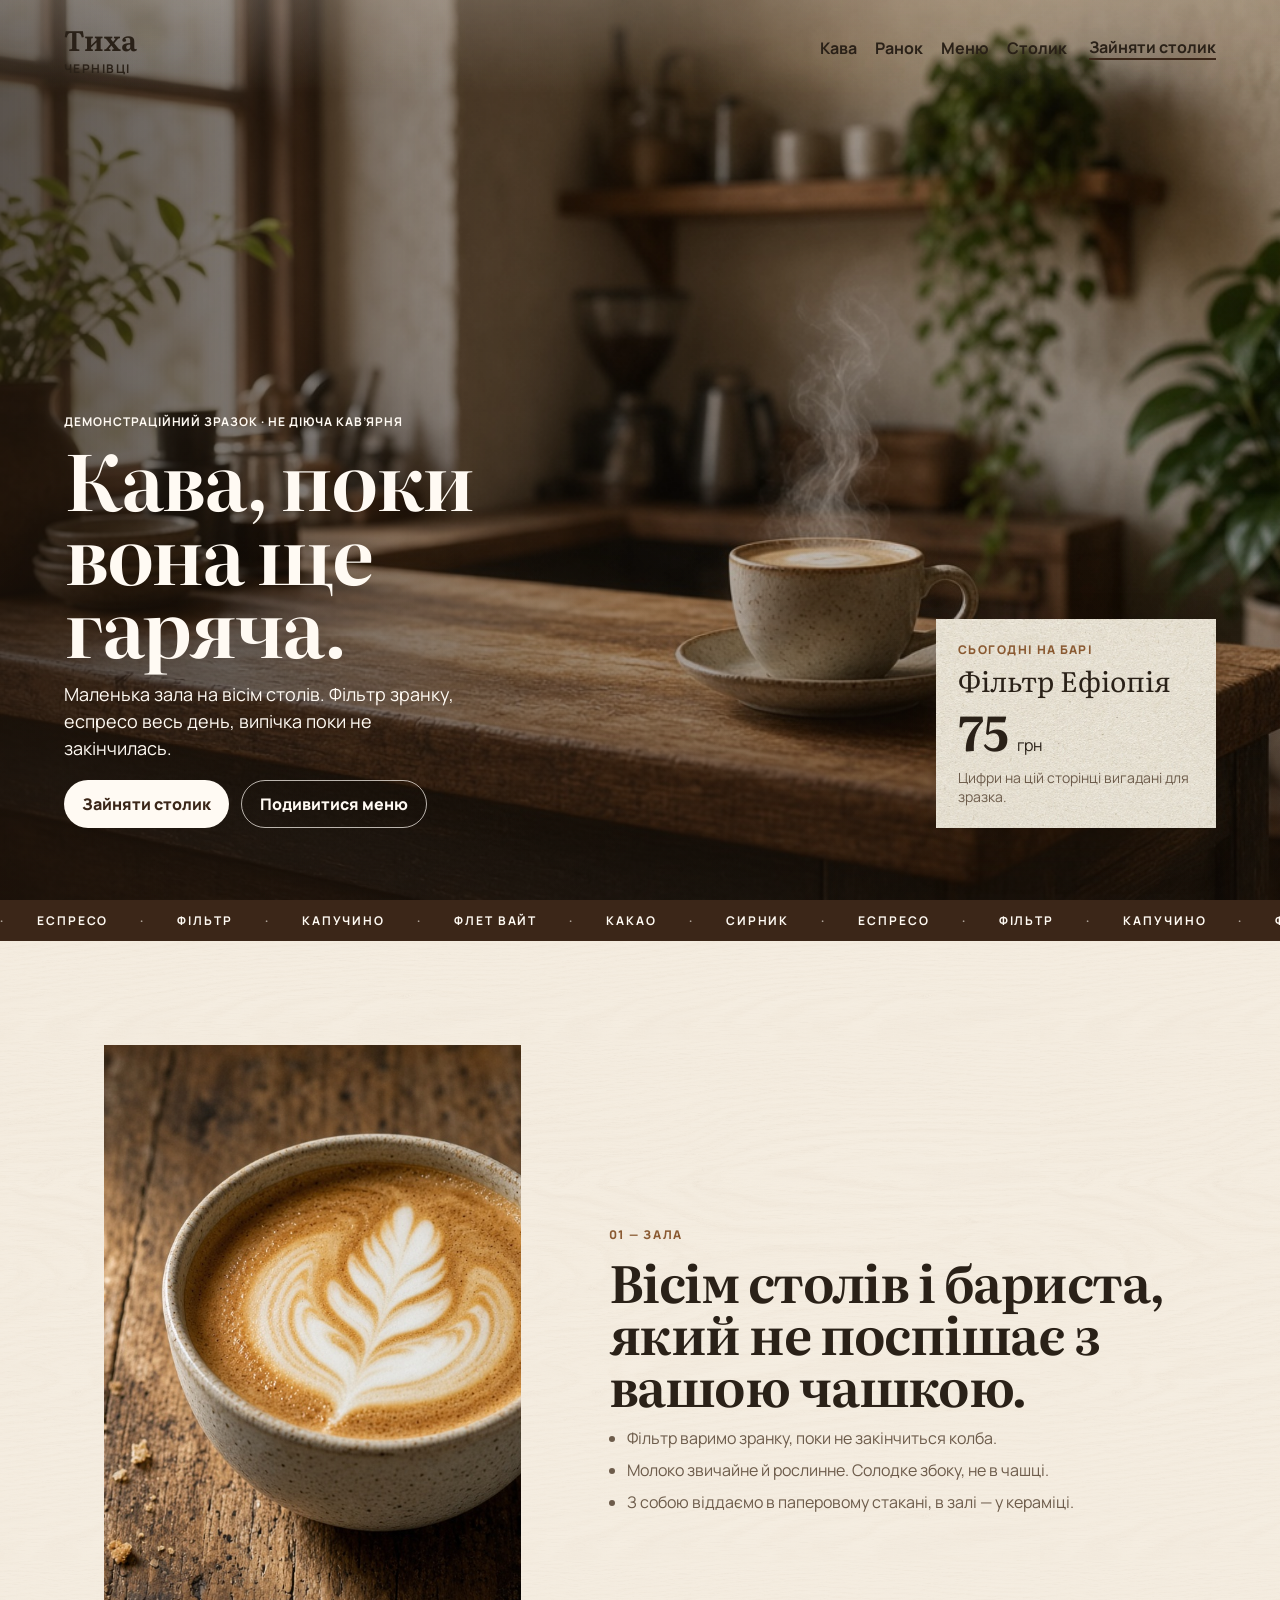
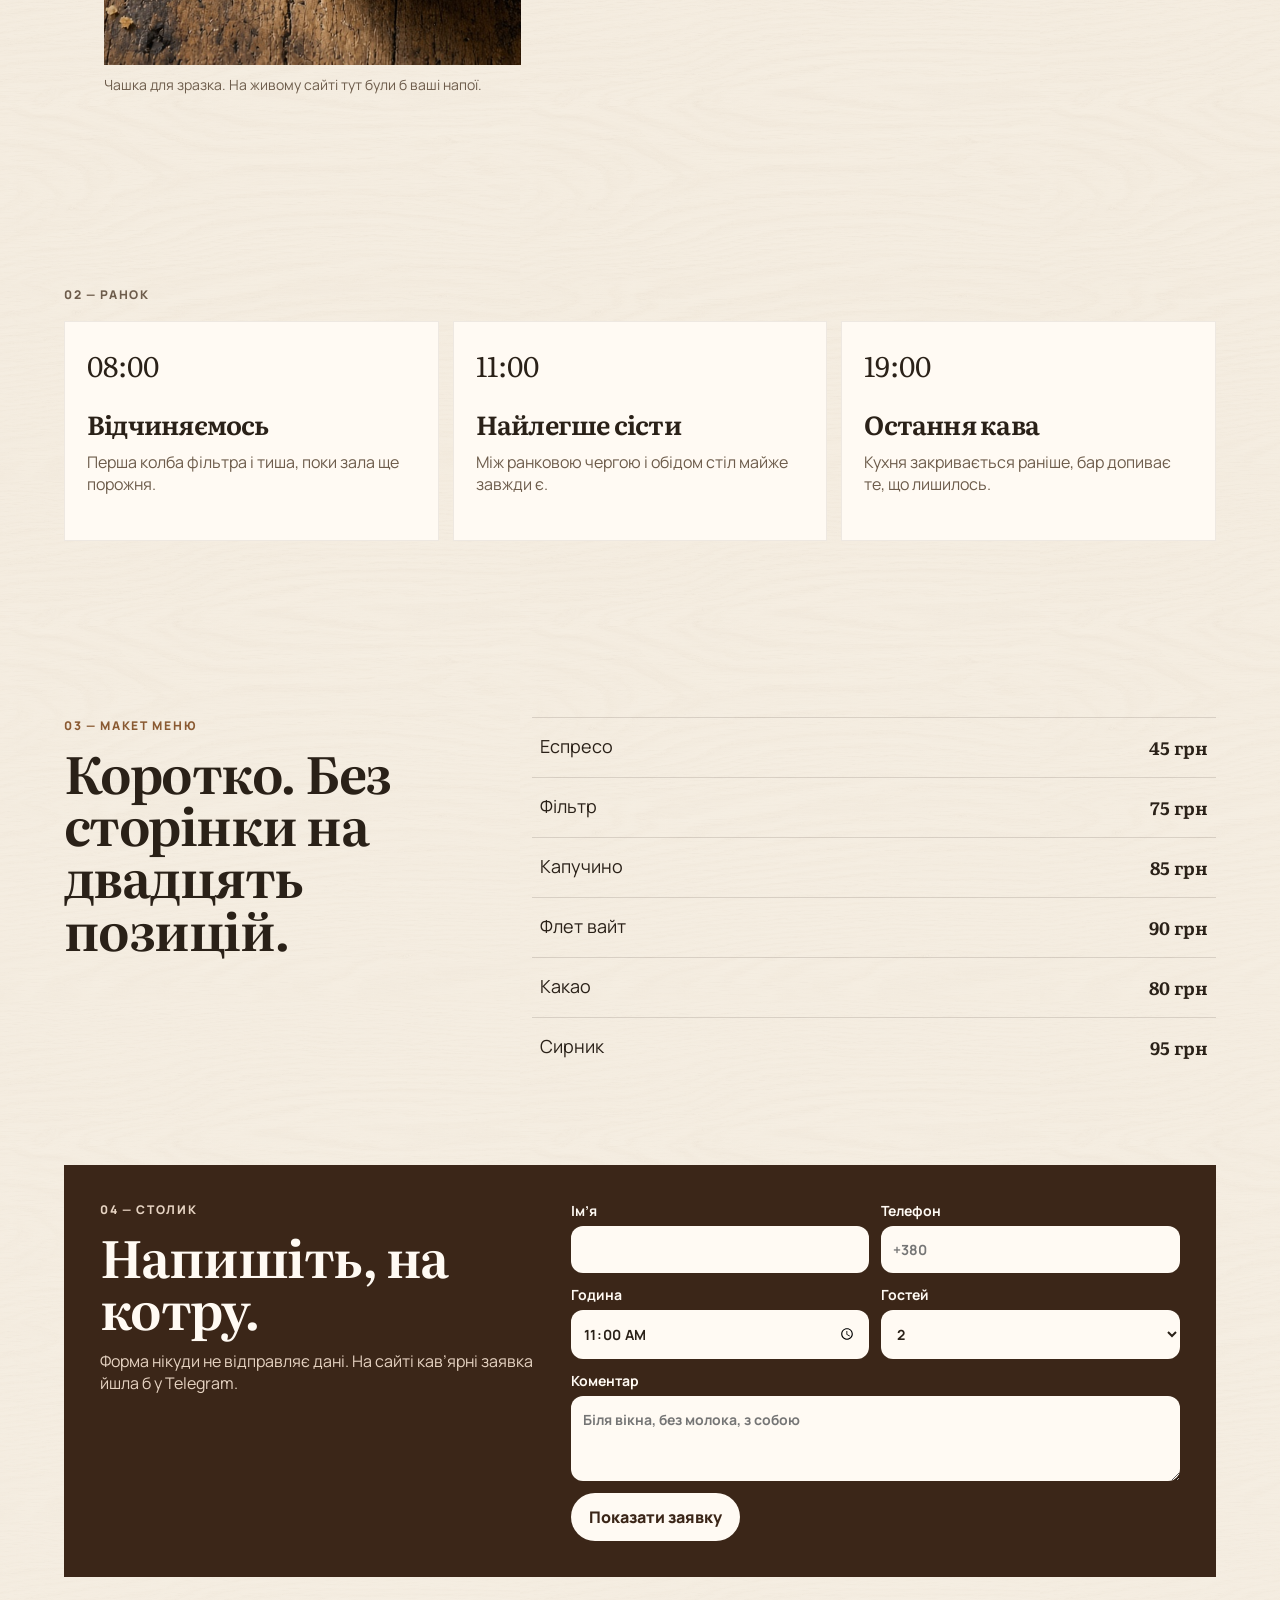
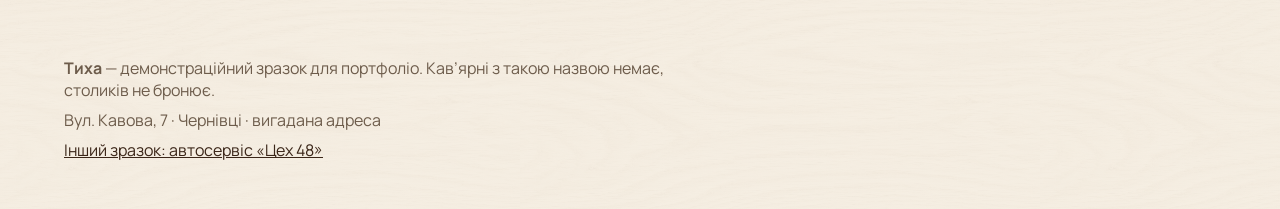
==== kaviarnya/index.html @ 97a23bdb "Add a second portfolio sample for a fictional coffee shop. Co-authored-by: Cursor <cursoragent@curso" ====
<!DOCTYPE html>
<html lang="uk">
<head>
  <meta charset="utf-8">
  <meta name="viewport" content="width=device-width, initial-scale=1">
  <title>Тиха — демонстраційний сайт кав’ярні</title>
  <meta name="description" content="Демонстраційний лендінг кав’ярні Тиха: меню, ранкове вікно і форма столика. Зразок для портфоліо.">
  <link rel="preconnect" href="https://fonts.googleapis.com">
  <link rel="preconnect" href="https://fonts.gstatic.com" crossorigin>
  <link href="https://fonts.googleapis.com/css2?family=Literata:opsz,wght@7..72,500;7..72,650&family=Manrope:wght@400;500;600;700&display=swap" rel="stylesheet">
  <link rel="stylesheet" href="styles.css">
</head>
<body>
  <div class="progress" aria-hidden="true"></div>
  <a class="skip" href="#stolik">До столика</a>
  <header class="top">
    <a class="brand" href="#top">Тиха<small>Чернівці</small></a>
    <nav class="nav" id="nav">
      <a href="#kava">Кава</a>
      <a href="#ranok">Ранок</a>
      <a href="#menu">Меню</a>
      <a href="#stolik">Столик</a>
    </nav>
    <a class="book-link" href="#stolik">Зайняти столик</a>
    <button class="menu" type="button" aria-expanded="false" aria-controls="nav">Меню</button>
  </header>

  <main id="top">
    <section class="hero">
      <div class="hero-photo" aria-hidden="true"></div>
      <div class="hero-shade" aria-hidden="true"></div>
      <div class="hero-copy">
        <p class="kicker">Демонстраційний зразок · не діюча кав’ярня</p>
        <h1>Кава, поки вона ще гаряча.</h1>
        <p class="lead">Маленька зала на вісім столів. Фільтр зранку, еспресо весь день, випічка поки не закінчилась.</p>
        <div class="hero-actions">
          <a class="btn" href="#stolik">Зайняти столик</a>
          <a class="btn btn-line" href="#menu">Подивитися меню</a>
        </div>
      </div>
      <aside class="card">
        <p class="card-k">Сьогодні на барі</p>
        <p class="card-t">Фільтр Ефіопія</p>
        <p class="card-p"><b>75</b><span>грн</span></p>
        <p class="card-note">Цифри на цій сторінці вигадані для зразка.</p>
      </aside>
    </section>

    <div class="marquee" aria-hidden="true">
      <div class="marquee-track">
        <span>Еспресо</span><span>Фільтр</span><span>Капучино</span><span>Флет вайт</span><span>Какао</span><span>Сирник</span>
        <span>Еспресо</span><span>Фільтр</span><span>Капучино</span><span>Флет вайт</span><span>Какао</span><span>Сирник</span>
      </div>
    </div>

    <section id="kava" class="split reveal">
      <figure>
        <img src="../assets/cafe-cup.jpg" alt="Капучино в керамічній чашці на дерев’яному столі">
        <figcaption>Чашка для зразка. На живому сайті тут були б ваші напої.</figcaption>
      </figure>
      <div>
        <p class="eyebrow">01 — Зала</p>
        <h2>Вісім столів і бариста, який не поспішає з вашою чашкою.</h2>
        <ul class="points">
          <li>Фільтр варимо зранку, поки не закінчиться колба.</li>
          <li>Молоко звичайне й рослинне. Солодке збоку, не в чашці.</li>
          <li>З собою віддаємо в паперовому стакані, в залі — у кераміці.</li>
        </ul>
      </div>
    </section>

    <section id="ranok" class="hours reveal">
      <p class="eyebrow">02 — Ранок</p>
      <ol>
        <li><span>08:00</span><h3>Відчиняємось</h3><p>Перша колба фільтра і тиша, поки зала ще порожня.</p></li>
        <li><span>11:00</span><h3>Найлегше сісти</h3><p>Між ранковою чергою і обідом стіл майже завжди є.</p></li>
        <li><span>19:00</span><h3>Остання кава</h3><p>Кухня закривається раніше, бар допиває те, що лишилось.</p></li>
      </ol>
    </section>

    <section id="menu" class="menu-list reveal">
      <div>
        <p class="eyebrow">03 — Макет меню</p>
        <h2>Коротко. Без сторінки на двадцять позицій.</h2>
      </div>
      <ul>
        <li><span>Еспресо</span><b>45 грн</b></li>
        <li><span>Фільтр</span><b>75 грн</b></li>
        <li><span>Капучино</span><b>85 грн</b></li>
        <li><span>Флет вайт</span><b>90 грн</b></li>
        <li><span>Какао</span><b>80 грн</b></li>
        <li><span>Сирник</span><b>95 грн</b></li>
      </ul>
    </section>

    <section id="stolik" class="book reveal">
      <div>
        <p class="eyebrow light">04 — Столик</p>
        <h2>Напишіть, на котру.</h2>
        <p>Форма нікуди не відправляє дані. На сайті кав’ярні заявка йшла б у Telegram.</p>
      </div>
      <form id="form" novalidate>
        <label>Ім’я<input name="name" autocomplete="name" required maxlength="80"></label>
        <label>Телефон<input name="phone" type="tel" autocomplete="tel" required placeholder="+380"></label>
        <label>Година<input name="time" type="time" required value="11:00"></label>
        <label>Гостей
          <select name="guests" required>
            <option>1</option>
            <option selected>2</option>
            <option>3</option>
            <option>4</option>
          </select>
        </label>
        <label class="full">Коментар<textarea name="note" rows="3" maxlength="300" placeholder="Біля вікна, без молока, з собою"></textarea></label>
        <button class="btn" type="submit">Показати заявку</button>
        <p class="form-status" role="status" hidden></p>
      </form>
    </section>
  </main>

  <footer>
    <p><strong>Тиха</strong> — демонстраційний зразок для портфоліо. Кав’ярні з такою назвою немає, столиків не бронює.</p>
    <p>Вул. Кавова, 7 · Чернівці · вигадана адреса</p>
    <p><a href="../">Інший зразок: автосервіс «Цех 48»</a></p>
  </footer>
  <script src="main.js"></script>
</body>
</html>
---- kaviarnya/styles.css ----
:root {
  --ink: #2a2118;
  --muted: #6d5c4b;
  --cream: #f6f0e6;
  --coffee: #3b2618;
  --foam: #fffaf3;
  font-family: Manrope, sans-serif;
  color: var(--ink);
  background: var(--cream);
}

* { box-sizing: border-box; }
html { scroll-behavior: smooth; scroll-padding-top: 88px; }
body {
  margin: 0;
  background-color: var(--cream);
  background-image: linear-gradient(rgba(246, 240, 230, 0.88), rgba(246, 240, 230, 0.92)), url("../assets/oak-wood.jpg");
  background-size: auto, 520px;
}
img { max-width: 100%; display: block; }
a { color: inherit; }
button, input, select, textarea { font: inherit; color: inherit; }

.skip { position: absolute; left: 12px; top: -48px; background: var(--coffee); color: var(--foam); padding: 8px 12px; z-index: 20; }
.skip:focus { top: 12px; }
.progress { position: fixed; left: 0; top: 0; height: 2px; width: 0; background: var(--coffee); z-index: 30; }

.top {
  position: fixed;
  inset: 0 0 auto 0;
  z-index: 10;
  display: flex;
  align-items: center;
  gap: 22px;
  padding: 18px 5vw;
  background: linear-gradient(to bottom, rgba(246, 240, 230, 0.2), transparent);
}
.top.is-on {
  background: rgba(246, 240, 230, 0.94);
  backdrop-filter: blur(12px);
}
.brand { margin-right: auto; text-decoration: none; font-family: Literata, Manrope, serif; font-size: 28px; font-weight: 650; }
.brand small { display: block; font-family: Manrope, sans-serif; font-size: 12px; letter-spacing: 0.12em; text-transform: uppercase; font-weight: 700; }
.nav { display: flex; gap: 18px; }
.nav a, .book-link { text-decoration: none; font-weight: 700; }
.book-link { border-bottom: 2px solid var(--coffee); }
.menu { display: none; background: var(--foam); border: 1px solid var(--coffee); padding: 8px 12px; font-weight: 800; }

.hero {
  position: relative;
  min-height: 100vh;
  display: grid;
  grid-template-columns: 1.2fr 0.7fr;
  align-items: end;
  gap: 28px;
  padding: 24vh 5vw 72px;
  overflow: hidden;
  color: var(--foam);
}
.hero-photo {
  position: absolute;
  inset: 0;
  background: url("../assets/cafe-hero.jpg") center 60% / cover no-repeat;
  transform: scale(1.06);
  animation: drift 24s ease-out both;
}
.hero-shade {
  position: absolute;
  inset: 0;
  background:
    linear-gradient(90deg, rgba(28, 18, 10, 0.72) 0%, rgba(28, 18, 10, 0.28) 52%, rgba(28, 18, 10, 0.12) 100%),
    linear-gradient(to top, rgba(28, 18, 10, 0.45), transparent 40%);
}
.hero-copy, .card { position: relative; z-index: 1; }
.kicker { margin: 0 0 12px; letter-spacing: 0.08em; text-transform: uppercase; font-size: 12px; font-weight: 700; }
h1, h2, h3 { font-family: Literata, Manrope, serif; font-weight: 650; letter-spacing: -0.03em; }
h1 { margin: 0; max-width: 12ch; font-size: clamp(48px, 6vw, 84px); line-height: 0.96; animation: rise 0.8s both; }
.lead { max-width: 36ch; font-size: 18px; line-height: 1.5; animation: rise 0.8s 0.12s both; }
.hero-actions { display: flex; flex-wrap: wrap; gap: 12px; animation: rise 0.8s 0.22s both; }
.btn {
  display: inline-flex;
  align-items: center;
  min-height: 48px;
  padding: 0 18px;
  border: 0;
  border-radius: 999px;
  background: var(--foam);
  color: var(--coffee);
  font-weight: 800;
  text-decoration: none;
  cursor: pointer;
  transition: transform 0.25s ease;
}
.btn:hover { transform: translateY(-2px); }
.btn-line { background: transparent; color: var(--foam); border: 1px solid rgba(255, 250, 243, 0.7); }

.card {
  justify-self: end;
  width: min(280px, 100%);
  padding: 22px;
  color: var(--ink);
  background-color: var(--foam);
  background-image: url("../assets/paper-fiber.jpg");
  background-size: 420px;
  box-shadow: 0 20px 40px rgba(40, 24, 10, 0.28);
  animation: settle 0.9s 0.15s both;
}
.card-k { margin: 0; font-size: 12px; letter-spacing: 0.12em; text-transform: uppercase; font-weight: 800; color: #8a5a32; }
.card-t { margin: 8px 0 0; font-family: Literata, serif; font-size: 28px; line-height: 1.05; }
.card-p { display: flex; align-items: baseline; gap: 8px; margin: 12px 0 0; }
.card b { font-family: Literata, serif; font-size: 48px; line-height: 1; }
.card-note { margin: 12px 0 0; color: var(--muted); font-size: 14px; }

.marquee { overflow: hidden; background: var(--coffee); color: var(--foam); }
.marquee-track {
  display: flex;
  gap: 32px;
  width: max-content;
  padding: 12px 0;
  animation: run 24s linear infinite;
  letter-spacing: 0.16em;
  text-transform: uppercase;
  font-size: 12px;
  font-weight: 700;
}
.marquee span::before { content: "·"; margin-right: 32px; opacity: 0.6; }

section[id] { scroll-margin-top: 88px; }
.split, .hours, .menu-list { padding: 88px 5vw; }
.eyebrow { margin: 0 0 12px; letter-spacing: 0.14em; text-transform: uppercase; font-size: 12px; font-weight: 800; color: #8a5a32; }
.split { display: grid; grid-template-columns: 0.9fr 1.1fr; gap: 48px; align-items: center; }
.split h2, .menu-list h2, .book h2 { margin: 0 0 16px; font-size: clamp(32px, 4vw, 52px); line-height: 1.02; }
.split img { width: 100%; height: min(70vh, 620px); object-fit: cover; }
.split figcaption, .points, .hours p, .book p { color: var(--muted); }
.split figcaption { margin-top: 10px; font-size: 14px; }
.points { margin: 0; padding-left: 18px; display: grid; gap: 10px; }

.hours ol { list-style: none; display: grid; grid-template-columns: repeat(3, 1fr); gap: 14px; margin: 18px 0 0; padding: 0; }
.hours li {
  min-height: 220px;
  padding: 22px;
  background: var(--foam);
  border: 1px solid rgba(42, 33, 24, 0.08);
}
.hours span { font-family: Literata, serif; font-size: 28px; }
.hours h3 { margin: 18px 0 8px; font-size: 26px; }
.hours p { margin: 0; }

.menu-list { display: grid; grid-template-columns: 0.7fr 1.1fr; gap: 32px; }
.menu-list ul { list-style: none; margin: 0; padding: 0; }
.menu-list li {
  display: flex;
  justify-content: space-between;
  gap: 16px;
  padding: 16px 8px;
  border-top: 1px solid rgba(42, 33, 24, 0.14);
  font-size: 18px;
  transition: padding 0.3s ease, background 0.3s ease;
}
.menu-list li:hover { padding-left: 16px; background: rgba(255, 250, 243, 0.7); }
.menu-list b { font-family: Literata, serif; font-weight: 650; }

.book {
  margin: 0 5vw 72px;
  display: grid;
  grid-template-columns: 0.8fr 1.1fr;
  gap: 28px;
  padding: 36px;
  background: var(--coffee);
  color: var(--foam);
}
.book .eyebrow, .book p { color: #e6d3c2; }
.book h2 { color: var(--foam); }
form { display: grid; grid-template-columns: 1fr 1fr; gap: 12px; }
label { display: grid; gap: 6px; font-size: 14px; font-weight: 700; }
.full { grid-column: 1 / -1; }
input, select, textarea {
  width: 100%;
  border: 0;
  border-radius: 12px;
  padding: 14px 12px;
  background: var(--foam);
  color: var(--ink);
}
form .btn { background: var(--foam); color: var(--coffee); justify-self: start; }
.form-status { grid-column: 1 / -1; margin: 0; font-weight: 800; }
form.invalid input:invalid, form.invalid select:invalid { outline: 2px solid #e7b089; }

footer { padding: 8px 5vw 40px; color: var(--muted); }
footer p { margin: 0 0 8px; max-width: 62ch; }
footer a { color: var(--coffee); }

.reveal { opacity: 0; transform: translateY(24px); transition: opacity 0.7s ease, transform 0.7s ease; }
.reveal.in { opacity: 1; transform: none; }

@keyframes drift { to { transform: scale(1); } }
@keyframes rise { from { opacity: 0; transform: translateY(18px); } to { opacity: 1; transform: none; } }
@keyframes settle { from { opacity: 0; transform: translateY(16px) rotate(-3deg); } to { opacity: 1; transform: none; } }
@keyframes run { to { transform: translateX(-50%); } }

@media (max-width: 860px) {
  .menu { display: inline-flex; }
  .nav, .book-link { display: none; }
  .nav.open {
    display: flex;
    flex-direction: column;
    position: absolute;
    top: 72px;
    left: 0;
    right: 0;
    padding: 12px 5vw 16px;
    background: rgba(246, 240, 230, 0.97);
    color: var(--ink);
  }
  .hero, .split, .hours ol, .menu-list, .book, form { grid-template-columns: 1fr; }
  .hero { min-height: auto; padding-top: 18vh; }
  .card { justify-self: start; }
  .split img { height: 280px; }
  .book { margin: 0; }
}

@media (prefers-reduced-motion: reduce) {
  *, *::before, *::after { animation: none !important; transition: none !important; }
  .hero-photo, .reveal { transform: none; opacity: 1; }
}
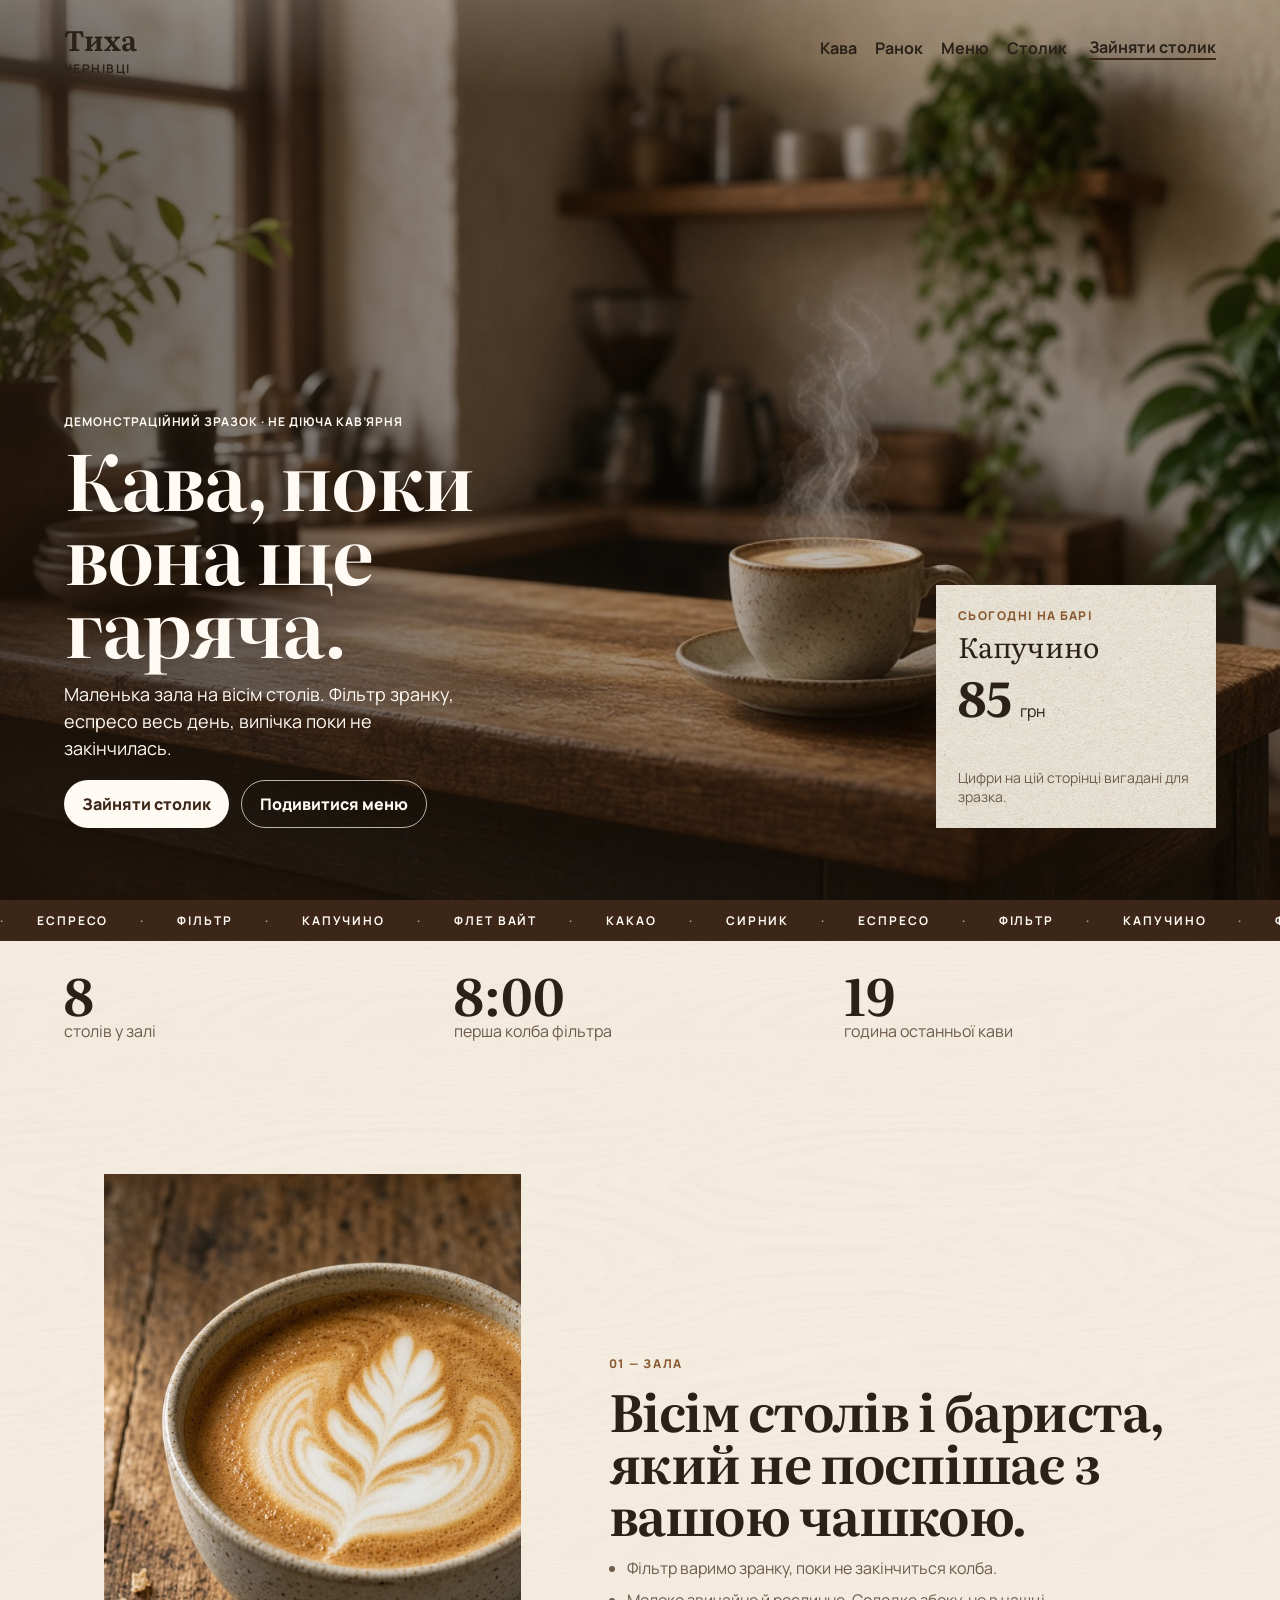
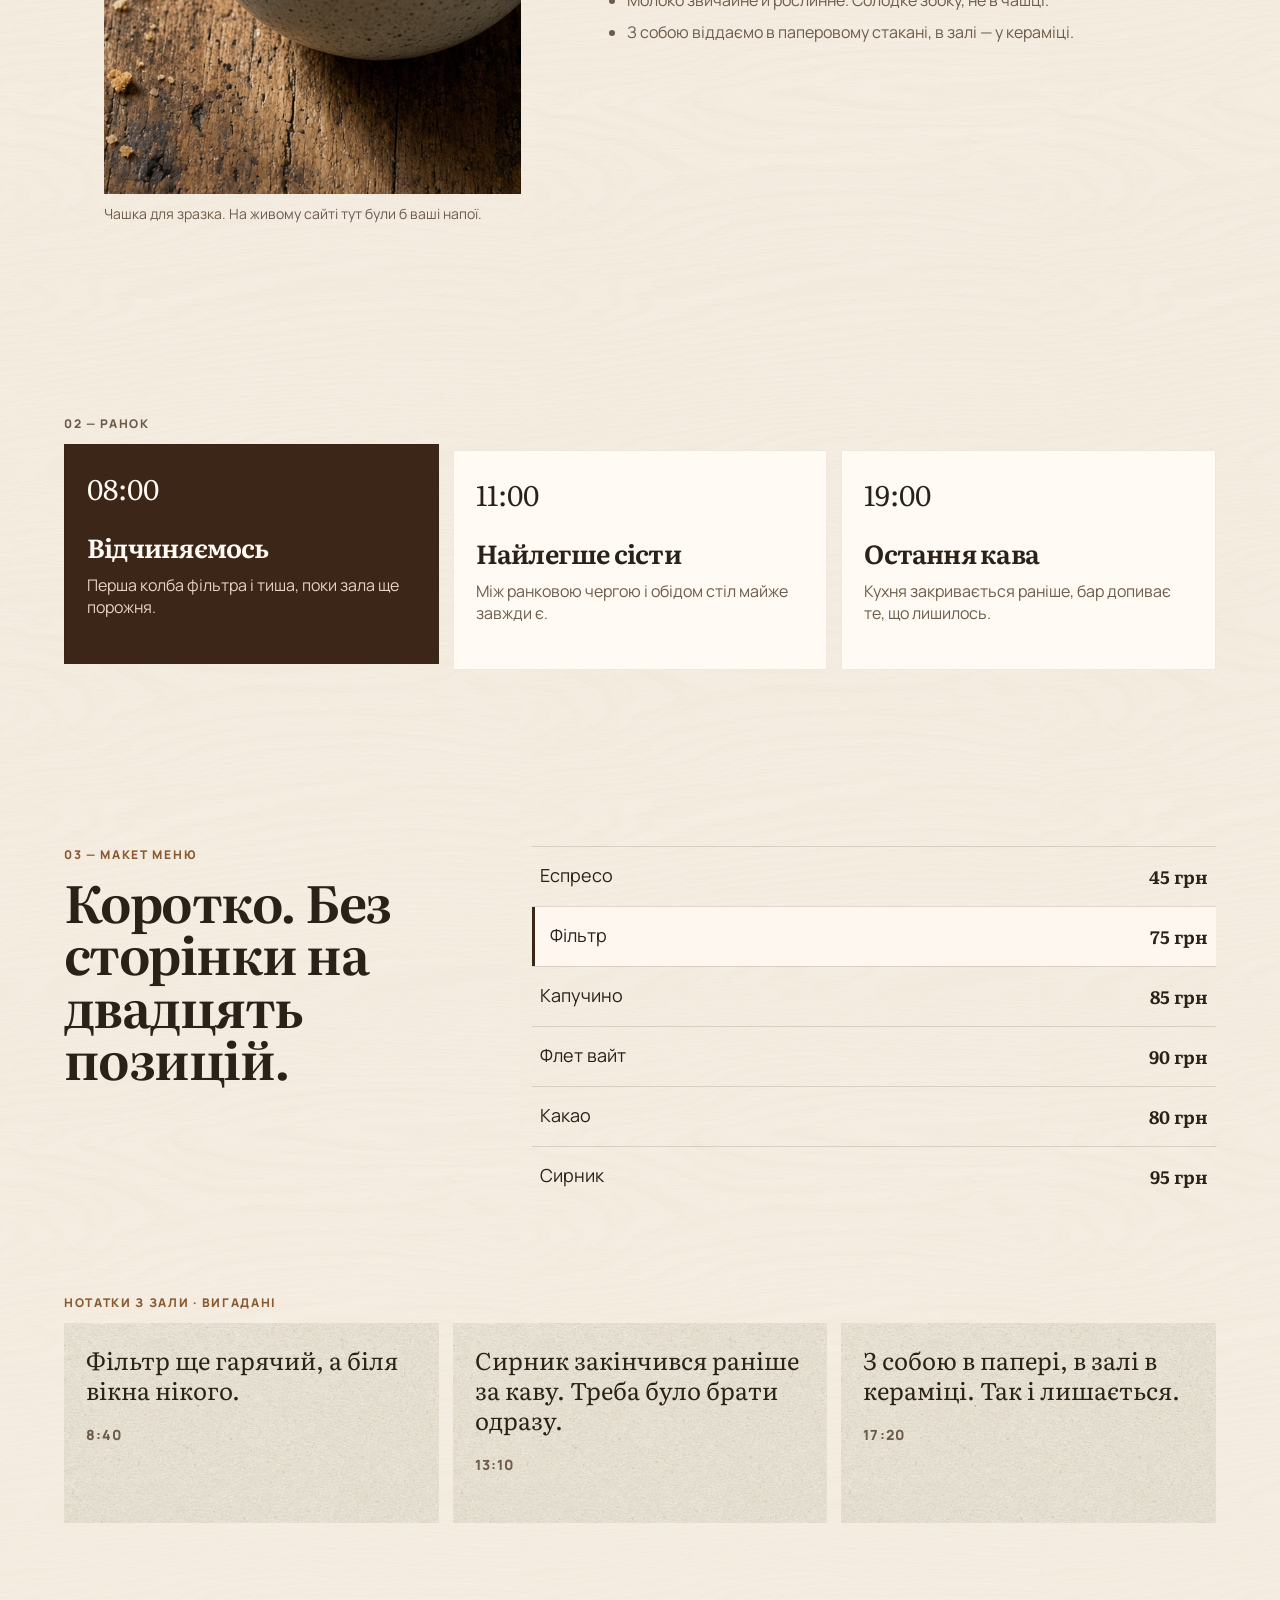
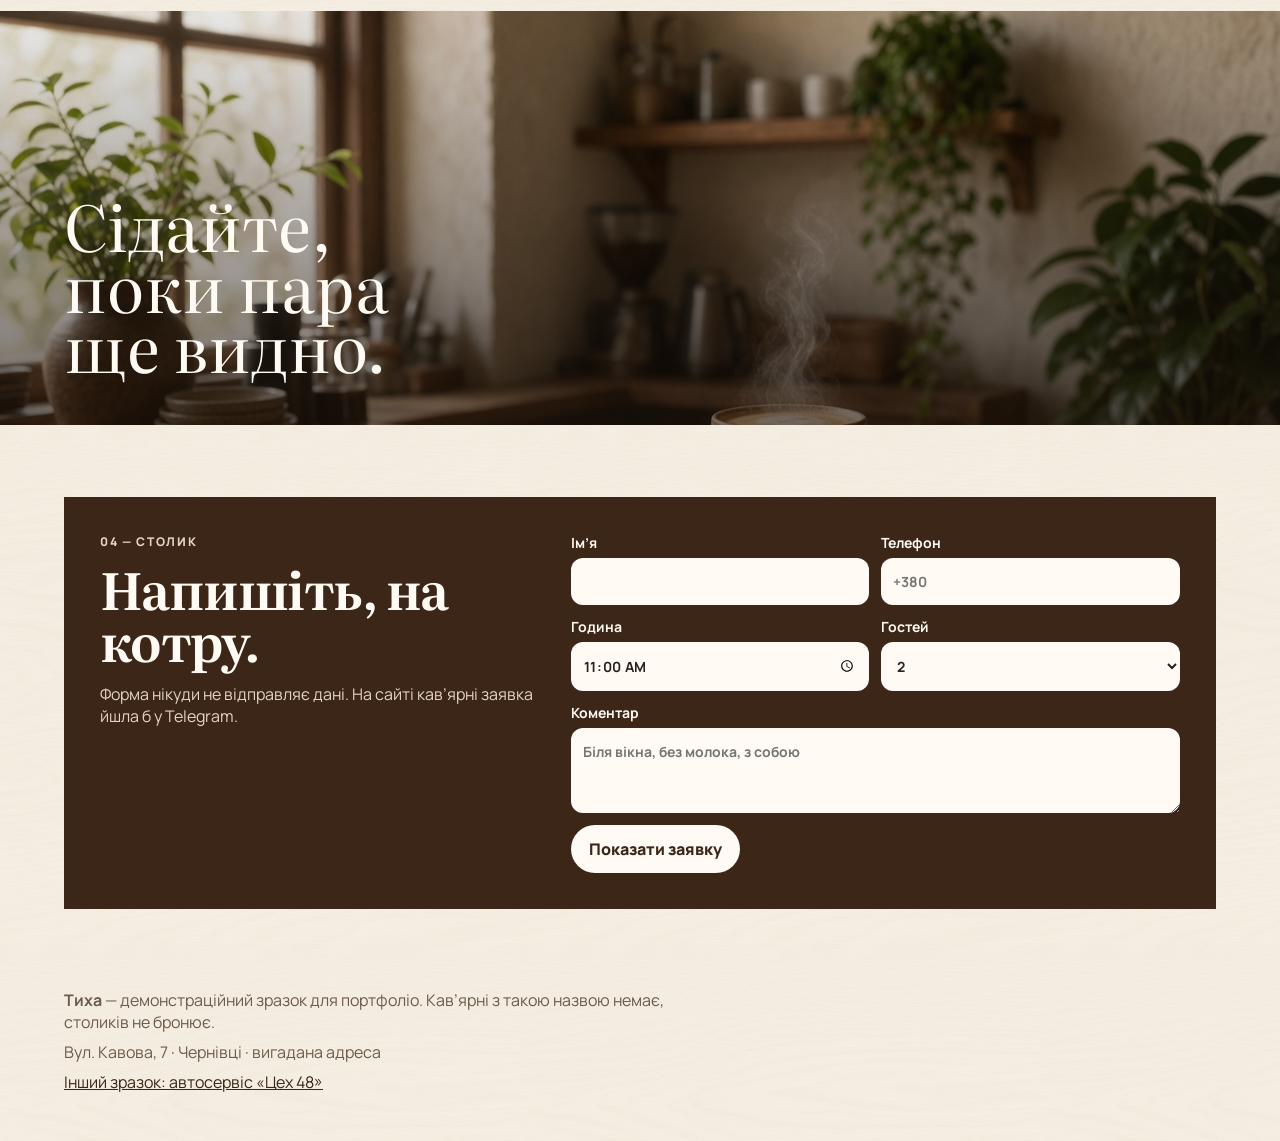
==== commit df6b83d7: "Give the cafe sample a moving menu, hours, and a second photo moment. Co-authored-by: Cursor <cursor" ====
--- a/kaviarnya/index.html
+++ b/kaviarnya/index.html
@@ -40,8 +40,11 @@
       </div>
       <aside class="card">
         <p class="card-k">Сьогодні на барі</p>
-        <p class="card-t">Фільтр Ефіопія</p>
-        <p class="card-p"><b>75</b><span>грн</span></p>
+        <div class="card-swap">
+          <p class="is-on"><span class="card-t">Фільтр Ефіопія</span><span class="card-p"><b>75</b><span>грн</span></span></p>
+          <p><span class="card-t">Капучино</span><span class="card-p"><b>85</b><span>грн</span></span></p>
+          <p><span class="card-t">Сирник</span><span class="card-p"><b>95</b><span>грн</span></span></p>
+        </div>
         <p class="card-note">Цифри на цій сторінці вигадані для зразка.</p>
       </aside>
     </section>
@@ -52,6 +55,12 @@
         <span>Еспресо</span><span>Фільтр</span><span>Капучино</span><span>Флет вайт</span><span>Какао</span><span>Сирник</span>
       </div>
     </div>
+
+    <section class="facts" aria-label="Коротко про залу">
+      <p><b data-count="8">8</b><span>столів у залі</span></p>
+      <p><b>8:00</b><span>перша колба фільтра</span></p>
+      <p><b data-count="19">19</b><span>година останньої кави</span></p>
+    </section>
 
     <section id="kava" class="split reveal">
       <figure>
@@ -72,7 +81,7 @@
     <section id="ranok" class="hours reveal">
       <p class="eyebrow">02 — Ранок</p>
       <ol>
-        <li><span>08:00</span><h3>Відчиняємось</h3><p>Перша колба фільтра і тиша, поки зала ще порожня.</p></li>
+        <li class="is-on"><span>08:00</span><h3>Відчиняємось</h3><p>Перша колба фільтра і тиша, поки зала ще порожня.</p></li>
         <li><span>11:00</span><h3>Найлегше сісти</h3><p>Між ранковою чергою і обідом стіл майже завжди є.</p></li>
         <li><span>19:00</span><h3>Остання кава</h3><p>Кухня закривається раніше, бар допиває те, що лишилось.</p></li>
       </ol>
@@ -83,14 +92,36 @@
         <p class="eyebrow">03 — Макет меню</p>
         <h2>Коротко. Без сторінки на двадцять позицій.</h2>
       </div>
-      <ul>
-        <li><span>Еспресо</span><b>45 грн</b></li>
+      <ul id="drinks">
+        <li class="is-on"><span>Еспресо</span><b>45 грн</b></li>
         <li><span>Фільтр</span><b>75 грн</b></li>
         <li><span>Капучино</span><b>85 грн</b></li>
         <li><span>Флет вайт</span><b>90 грн</b></li>
         <li><span>Какао</span><b>80 грн</b></li>
         <li><span>Сирник</span><b>95 грн</b></li>
       </ul>
+    </section>
+
+    <section class="voices reveal" aria-label="Вигадані нотатки з зали">
+      <p class="eyebrow">Нотатки з зали · вигадані</p>
+      <div>
+        <blockquote>
+          <p>Фільтр ще гарячий, а біля вікна нікого.</p>
+          <cite>8:40</cite>
+        </blockquote>
+        <blockquote>
+          <p>Сирник закінчився раніше за каву. Треба було брати одразу.</p>
+          <cite>13:10</cite>
+        </blockquote>
+        <blockquote>
+          <p>З собою в папері, в залі в кераміці. Так і лишається.</p>
+          <cite>17:20</cite>
+        </blockquote>
+      </div>
+    </section>
+
+    <section class="window">
+      <p>Сідайте, поки пара ще видно.</p>
     </section>
 
     <section id="stolik" class="book reveal">
--- a/kaviarnya/styles.css
+++ b/kaviarnya/styles.css
@@ -106,7 +106,16 @@
   animation: settle 0.9s 0.15s both;
 }
 .card-k { margin: 0; font-size: 12px; letter-spacing: 0.12em; text-transform: uppercase; font-weight: 800; color: #8a5a32; }
-.card-t { margin: 8px 0 0; font-family: Literata, serif; font-size: 28px; line-height: 1.05; }
+.card-swap { position: relative; min-height: 124px; }
+.card-swap > p {
+  margin: 0;
+  opacity: 0;
+  transform: translateY(10px);
+  transition: opacity 0.45s ease, transform 0.45s ease;
+}
+.card-swap > p:not(.is-on) { position: absolute; inset: 0 auto auto 0; }
+.card-swap > p.is-on { opacity: 1; transform: none; }
+.card-t { display: block; margin: 8px 0 0; font-family: Literata, Manrope, serif; font-size: 28px; line-height: 1.05; }
 .card-p { display: flex; align-items: baseline; gap: 8px; margin: 12px 0 0; }
 .card b { font-family: Literata, serif; font-size: 48px; line-height: 1; }
 .card-note { margin: 12px 0 0; color: var(--muted); font-size: 14px; }
@@ -126,6 +135,15 @@
 .marquee span::before { content: "·"; margin-right: 32px; opacity: 0.6; }
 
 section[id] { scroll-margin-top: 88px; }
+.facts {
+  display: grid;
+  grid-template-columns: repeat(3, 1fr);
+  gap: 18px;
+  padding: 28px 5vw;
+}
+.facts p { margin: 0; }
+.facts b { display: block; font-family: Literata, Manrope, serif; font-size: clamp(36px, 4vw, 52px); font-weight: 650; line-height: 1; }
+.facts span { color: var(--muted); }
 .split, .hours, .menu-list { padding: 88px 5vw; }
 .eyebrow { margin: 0 0 12px; letter-spacing: 0.14em; text-transform: uppercase; font-size: 12px; font-weight: 800; color: #8a5a32; }
 .split { display: grid; grid-template-columns: 0.9fr 1.1fr; gap: 48px; align-items: center; }
@@ -141,8 +159,11 @@
   padding: 22px;
   background: var(--foam);
   border: 1px solid rgba(42, 33, 24, 0.08);
-}
-.hours span { font-family: Literata, serif; font-size: 28px; }
+  transition: background 0.45s ease, color 0.45s ease, transform 0.6s ease, opacity 0.6s ease;
+}
+.hours li.is-on { background: var(--coffee); color: var(--foam); transform: translateY(-6px); }
+.hours li.is-on p { color: #e6d3c2; }
+.hours span { font-family: Literata, Manrope, serif; font-size: 28px; }
 .hours h3 { margin: 18px 0 8px; font-size: 26px; }
 .hours p { margin: 0; }
 
@@ -155,10 +176,60 @@
   padding: 16px 8px;
   border-top: 1px solid rgba(42, 33, 24, 0.14);
   font-size: 18px;
-  transition: padding 0.3s ease, background 0.3s ease;
-}
-.menu-list li:hover { padding-left: 16px; background: rgba(255, 250, 243, 0.7); }
-.menu-list b { font-family: Literata, serif; font-weight: 650; }
+  transition: padding 0.35s ease, background 0.35s ease, opacity 0.6s ease, transform 0.6s ease;
+}
+.menu-list li.is-on,
+.menu-list li:hover { padding-left: 18px; background: rgba(255, 250, 243, 0.85); box-shadow: inset 3px 0 0 var(--coffee); }
+.menu-list b { font-family: Literata, Manrope, serif; font-weight: 650; }
+
+.voices { padding: 0 5vw 88px; }
+.voices div { display: grid; grid-template-columns: repeat(3, 1fr); gap: 14px; }
+.voices blockquote {
+  margin: 0;
+  min-height: 200px;
+  padding: 22px;
+  background-color: var(--foam);
+  background-image: url("../assets/paper-fiber.jpg");
+  background-size: 420px;
+}
+.voices blockquote p { margin: 0 0 18px; font-family: Literata, Manrope, serif; font-size: 24px; line-height: 1.25; }
+.voices cite { color: var(--muted); font-style: normal; font-size: 14px; font-weight: 800; letter-spacing: 0.08em; }
+
+.window {
+  display: grid;
+  align-items: end;
+  min-height: 46vh;
+  margin-bottom: 72px;
+  padding: 48px 5vw;
+  color: var(--foam);
+  background:
+    linear-gradient(to top, rgba(28, 18, 10, 0.62), rgba(28, 18, 10, 0.08)),
+    url("../assets/cafe-hero.jpg") 82% 12% / cover no-repeat;
+}
+.window p {
+  margin: 0;
+  max-width: 10ch;
+  font-family: Literata, Manrope, serif;
+  font-size: clamp(40px, 5vw, 72px);
+  line-height: 0.95;
+}
+
+.hours li,
+.voices blockquote,
+.menu-list li { opacity: 0; transform: translateY(16px); }
+.hours.in li,
+.voices.in blockquote,
+.menu-list.in li { opacity: 1; transform: none; }
+.hours.in li:nth-child(2),
+.voices.in blockquote:nth-child(2),
+.menu-list.in li:nth-child(2) { transition-delay: 0.08s; }
+.hours.in li:nth-child(3),
+.voices.in blockquote:nth-child(3),
+.menu-list.in li:nth-child(3) { transition-delay: 0.16s; }
+.menu-list.in li:nth-child(4) { transition-delay: 0.24s; }
+.menu-list.in li:nth-child(5) { transition-delay: 0.32s; }
+.menu-list.in li:nth-child(6) { transition-delay: 0.4s; }
+.hours.in li.is-on { transform: translateY(-6px); }
 
 .book {
   margin: 0 5vw 72px;
@@ -212,7 +283,7 @@
     background: rgba(246, 240, 230, 0.97);
     color: var(--ink);
   }
-  .hero, .split, .hours ol, .menu-list, .book, form { grid-template-columns: 1fr; }
+  .hero, .split, .hours ol, .menu-list, .book, form, .facts, .voices div { grid-template-columns: 1fr; }
   .hero { min-height: auto; padding-top: 18vh; }
   .card { justify-self: start; }
   .split img { height: 280px; }
@@ -221,5 +292,5 @@
 
 @media (prefers-reduced-motion: reduce) {
   *, *::before, *::after { animation: none !important; transition: none !important; }
-  .hero-photo, .reveal { transform: none; opacity: 1; }
-}
+  .hero-photo, .reveal, .hours li, .voices blockquote, .menu-list li { transform: none; opacity: 1; }
+}
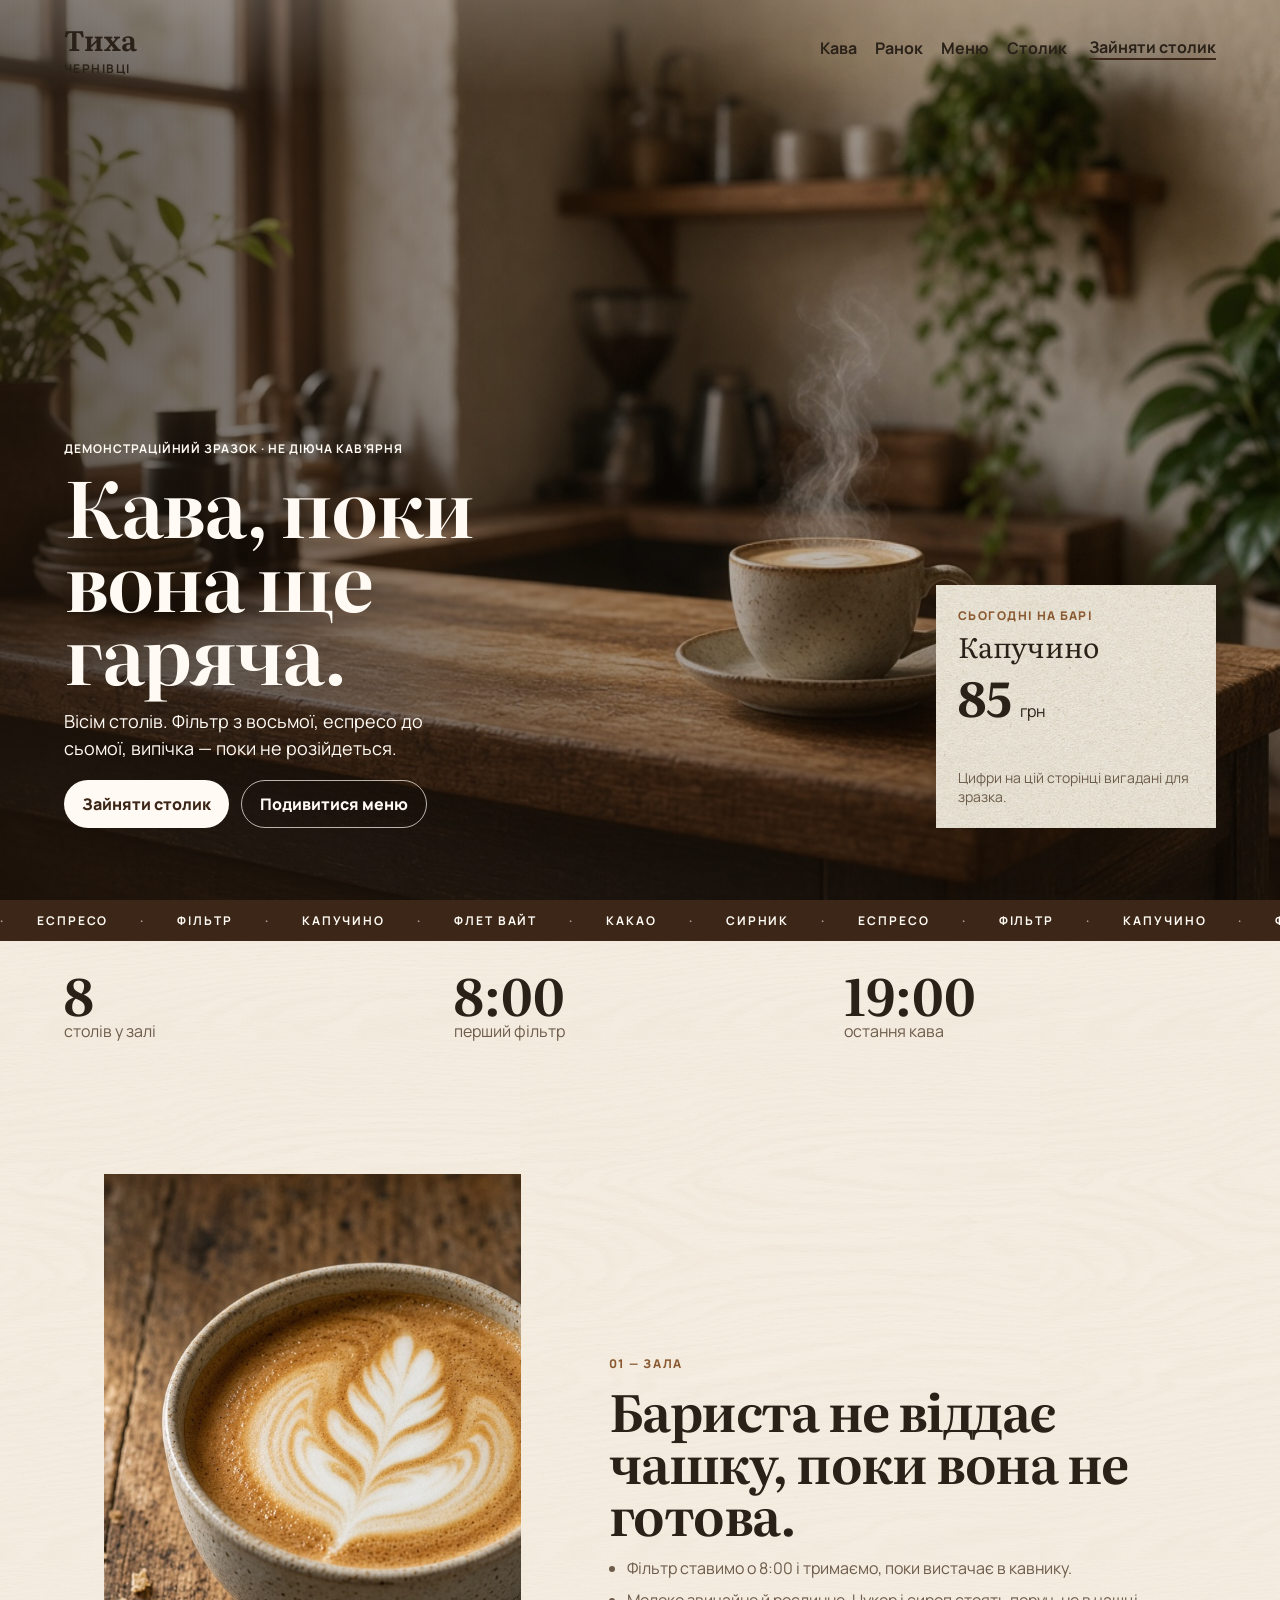
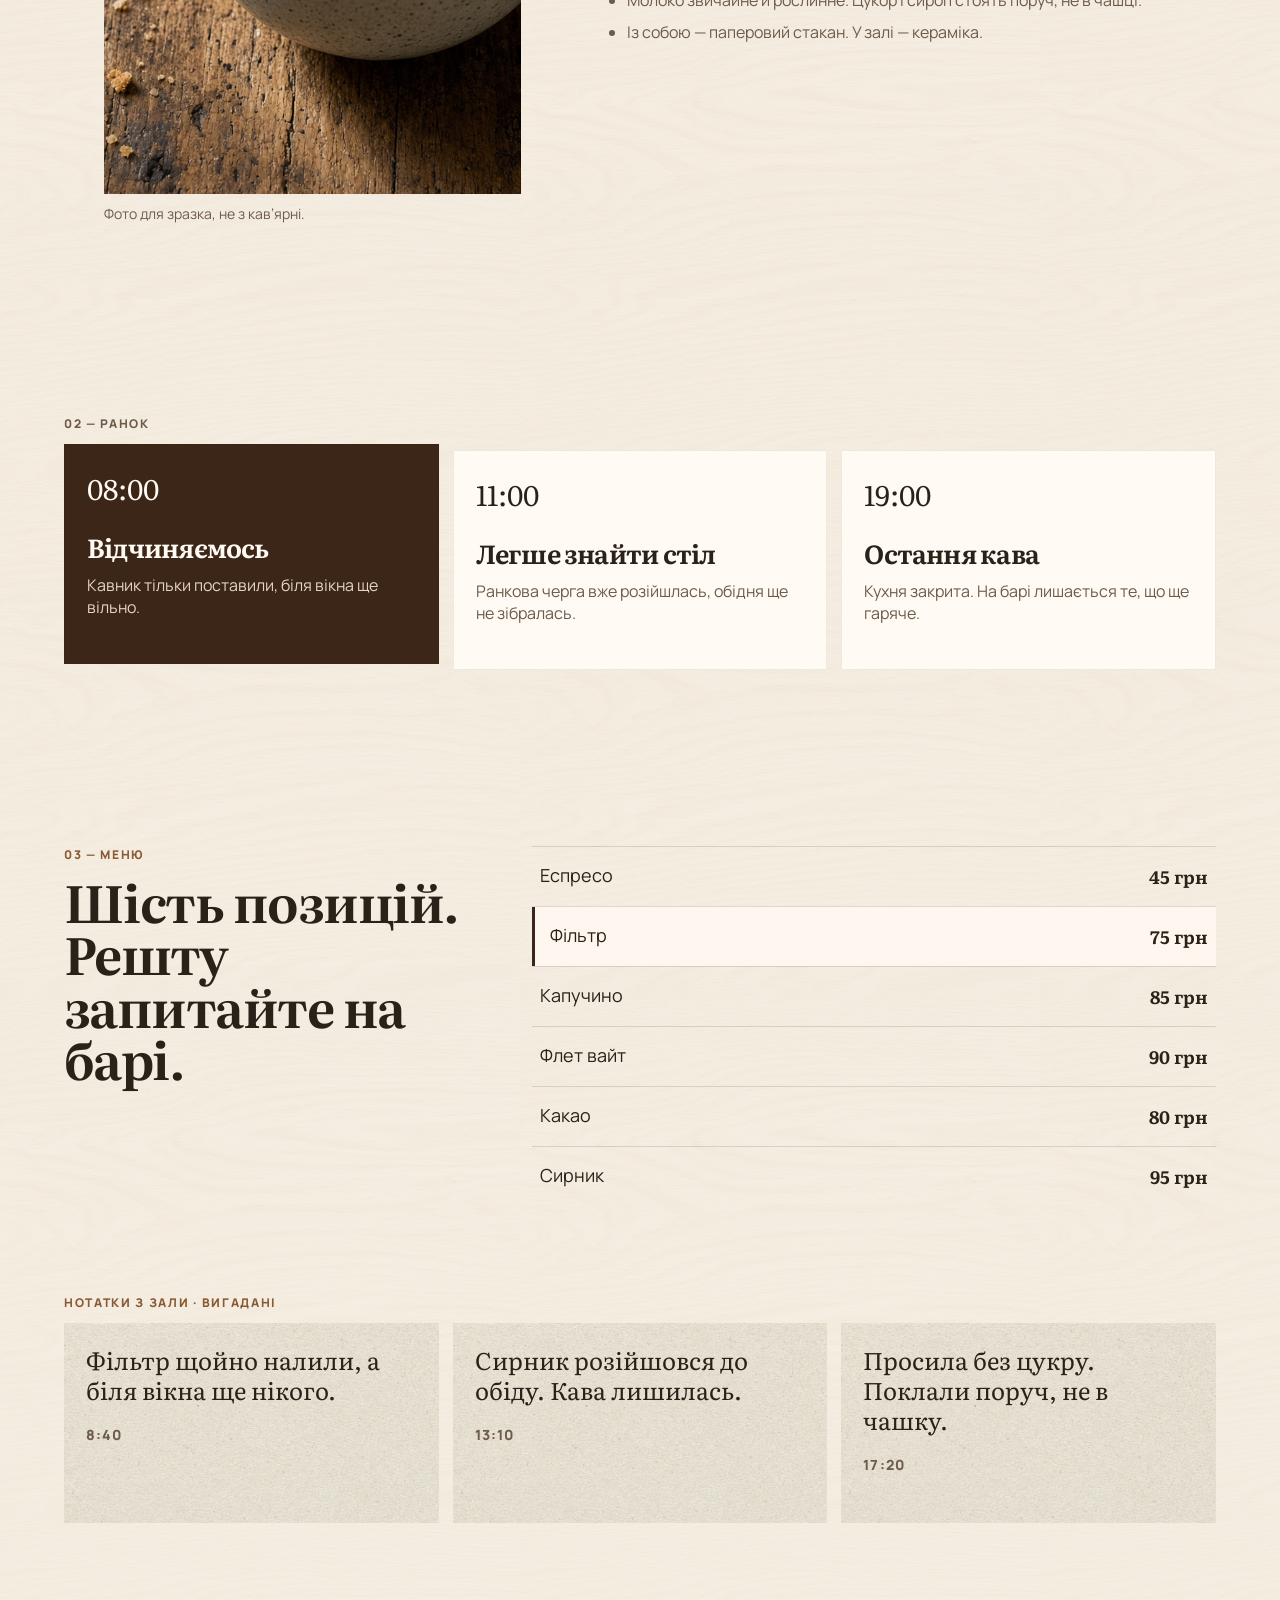
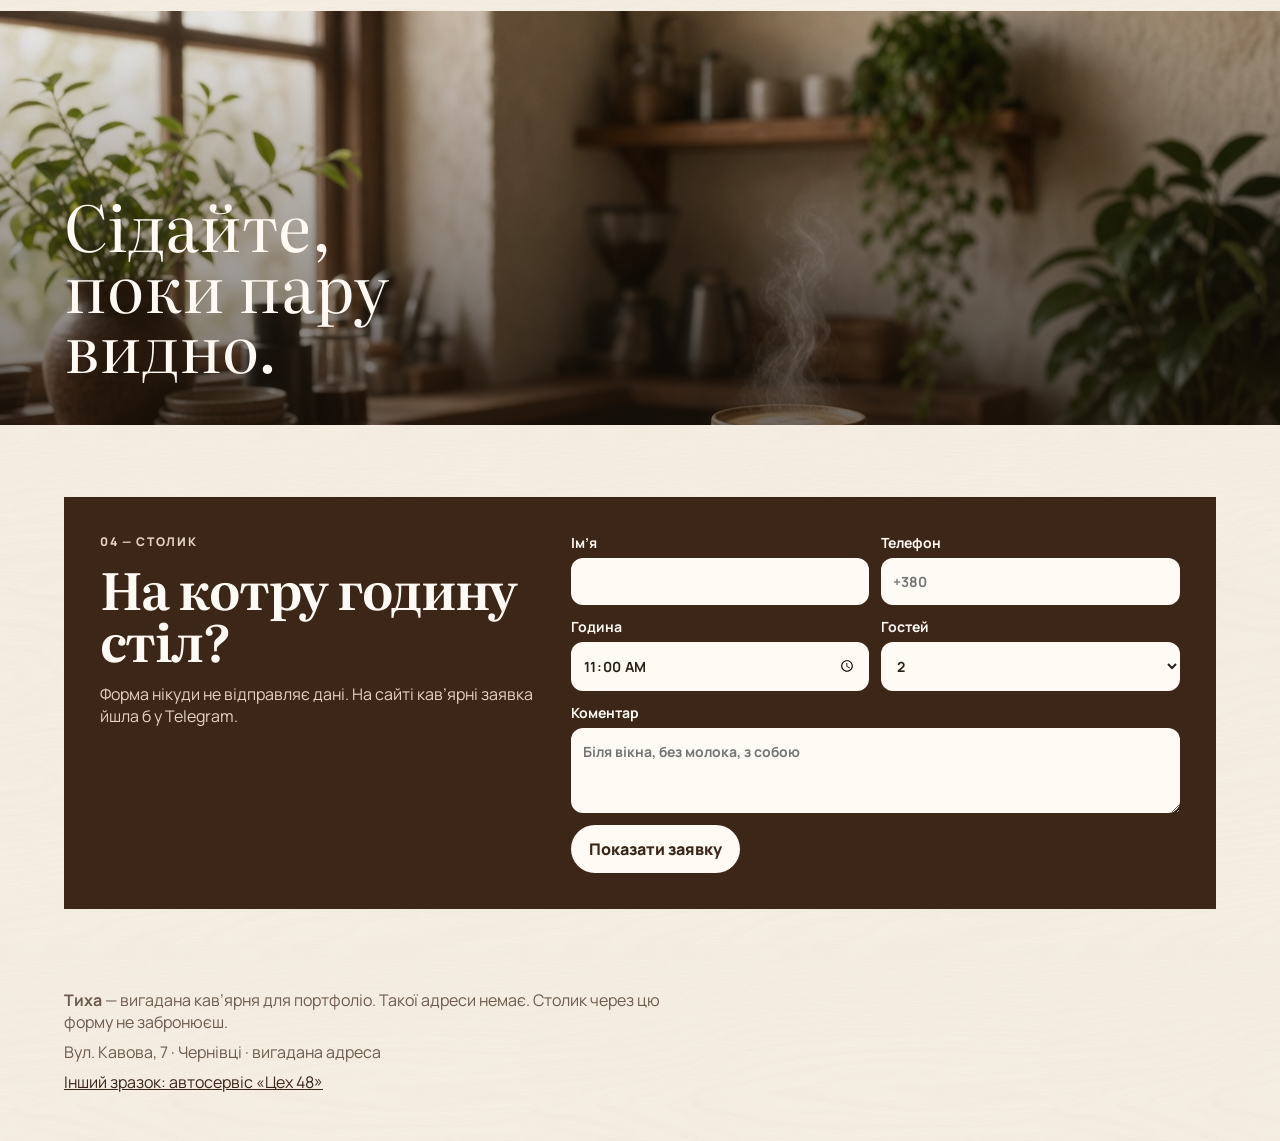
==== commit 32e7f9e5: "Tighten the cafe copy so each line says one clear thing. Co-authored-by: Cursor <cursoragent@cursor." ====
--- a/kaviarnya/index.html
+++ b/kaviarnya/index.html
@@ -32,7 +32,7 @@
       <div class="hero-copy">
         <p class="kicker">Демонстраційний зразок · не діюча кав’ярня</p>
         <h1>Кава, поки вона ще гаряча.</h1>
-        <p class="lead">Маленька зала на вісім столів. Фільтр зранку, еспресо весь день, випічка поки не закінчилась.</p>
+        <p class="lead">Вісім столів. Фільтр з восьмої, еспресо до сьомої, випічка — поки не розійдеться.</p>
         <div class="hero-actions">
           <a class="btn" href="#stolik">Зайняти столик</a>
           <a class="btn btn-line" href="#menu">Подивитися меню</a>
@@ -43,7 +43,7 @@
         <div class="card-swap">
           <p class="is-on"><span class="card-t">Фільтр Ефіопія</span><span class="card-p"><b>75</b><span>грн</span></span></p>
           <p><span class="card-t">Капучино</span><span class="card-p"><b>85</b><span>грн</span></span></p>
-          <p><span class="card-t">Сирник</span><span class="card-p"><b>95</b><span>грн</span></span></p>
+          <p><span class="card-t">Флет вайт</span><span class="card-p"><b>90</b><span>грн</span></span></p>
         </div>
         <p class="card-note">Цифри на цій сторінці вигадані для зразка.</p>
       </aside>
@@ -57,23 +57,23 @@
     </div>
 
     <section class="facts" aria-label="Коротко про залу">
-      <p><b data-count="8">8</b><span>столів у залі</span></p>
-      <p><b>8:00</b><span>перша колба фільтра</span></p>
-      <p><b data-count="19">19</b><span>година останньої кави</span></p>
+      <p><b>8</b><span>столів у залі</span></p>
+      <p><b>8:00</b><span>перший фільтр</span></p>
+      <p><b>19:00</b><span>остання кава</span></p>
     </section>
 
     <section id="kava" class="split reveal">
       <figure>
         <img src="../assets/cafe-cup.jpg" alt="Капучино в керамічній чашці на дерев’яному столі">
-        <figcaption>Чашка для зразка. На живому сайті тут були б ваші напої.</figcaption>
+        <figcaption>Фото для зразка, не з кав’ярні.</figcaption>
       </figure>
       <div>
         <p class="eyebrow">01 — Зала</p>
-        <h2>Вісім столів і бариста, який не поспішає з вашою чашкою.</h2>
+        <h2>Бариста не віддає чашку, поки вона не готова.</h2>
         <ul class="points">
-          <li>Фільтр варимо зранку, поки не закінчиться колба.</li>
-          <li>Молоко звичайне й рослинне. Солодке збоку, не в чашці.</li>
-          <li>З собою віддаємо в паперовому стакані, в залі — у кераміці.</li>
+          <li>Фільтр ставимо о 8:00 і тримаємо, поки вистачає в кавнику.</li>
+          <li>Молоко звичайне й рослинне. Цукор і сироп стоять поруч, не в чашці.</li>
+          <li>Із собою — паперовий стакан. У залі — кераміка.</li>
         </ul>
       </div>
     </section>
@@ -81,16 +81,16 @@
     <section id="ranok" class="hours reveal">
       <p class="eyebrow">02 — Ранок</p>
       <ol>
-        <li class="is-on"><span>08:00</span><h3>Відчиняємось</h3><p>Перша колба фільтра і тиша, поки зала ще порожня.</p></li>
-        <li><span>11:00</span><h3>Найлегше сісти</h3><p>Між ранковою чергою і обідом стіл майже завжди є.</p></li>
-        <li><span>19:00</span><h3>Остання кава</h3><p>Кухня закривається раніше, бар допиває те, що лишилось.</p></li>
+        <li class="is-on"><span>08:00</span><h3>Відчиняємось</h3><p>Кавник тільки поставили, біля вікна ще вільно.</p></li>
+        <li><span>11:00</span><h3>Легше знайти стіл</h3><p>Ранкова черга вже розійшлась, обідня ще не зібралась.</p></li>
+        <li><span>19:00</span><h3>Остання кава</h3><p>Кухня закрита. На барі лишається те, що ще гаряче.</p></li>
       </ol>
     </section>
 
     <section id="menu" class="menu-list reveal">
       <div>
-        <p class="eyebrow">03 — Макет меню</p>
-        <h2>Коротко. Без сторінки на двадцять позицій.</h2>
+        <p class="eyebrow">03 — Меню</p>
+        <h2>Шість позицій. Решту запитайте на барі.</h2>
       </div>
       <ul id="drinks">
         <li class="is-on"><span>Еспресо</span><b>45 грн</b></li>
@@ -106,28 +106,28 @@
       <p class="eyebrow">Нотатки з зали · вигадані</p>
       <div>
         <blockquote>
-          <p>Фільтр ще гарячий, а біля вікна нікого.</p>
+          <p>Фільтр щойно налили, а біля вікна ще нікого.</p>
           <cite>8:40</cite>
         </blockquote>
         <blockquote>
-          <p>Сирник закінчився раніше за каву. Треба було брати одразу.</p>
+          <p>Сирник розійшовся до обіду. Кава лишилась.</p>
           <cite>13:10</cite>
         </blockquote>
         <blockquote>
-          <p>З собою в папері, в залі в кераміці. Так і лишається.</p>
+          <p>Просила без цукру. Поклали поруч, не в чашку.</p>
           <cite>17:20</cite>
         </blockquote>
       </div>
     </section>
 
     <section class="window">
-      <p>Сідайте, поки пара ще видно.</p>
+      <p>Сідайте, поки пару видно.</p>
     </section>
 
     <section id="stolik" class="book reveal">
       <div>
         <p class="eyebrow light">04 — Столик</p>
-        <h2>Напишіть, на котру.</h2>
+        <h2>На котру годину стіл?</h2>
         <p>Форма нікуди не відправляє дані. На сайті кав’ярні заявка йшла б у Telegram.</p>
       </div>
       <form id="form" novalidate>
@@ -150,7 +150,7 @@
   </main>
 
   <footer>
-    <p><strong>Тиха</strong> — демонстраційний зразок для портфоліо. Кав’ярні з такою назвою немає, столиків не бронює.</p>
+    <p><strong>Тиха</strong> — вигадана кав’ярня для портфоліо. Такої адреси немає. Столик через цю форму не забронюєш.</p>
     <p>Вул. Кавова, 7 · Чернівці · вигадана адреса</p>
     <p><a href="../">Інший зразок: автосервіс «Цех 48»</a></p>
   </footer>
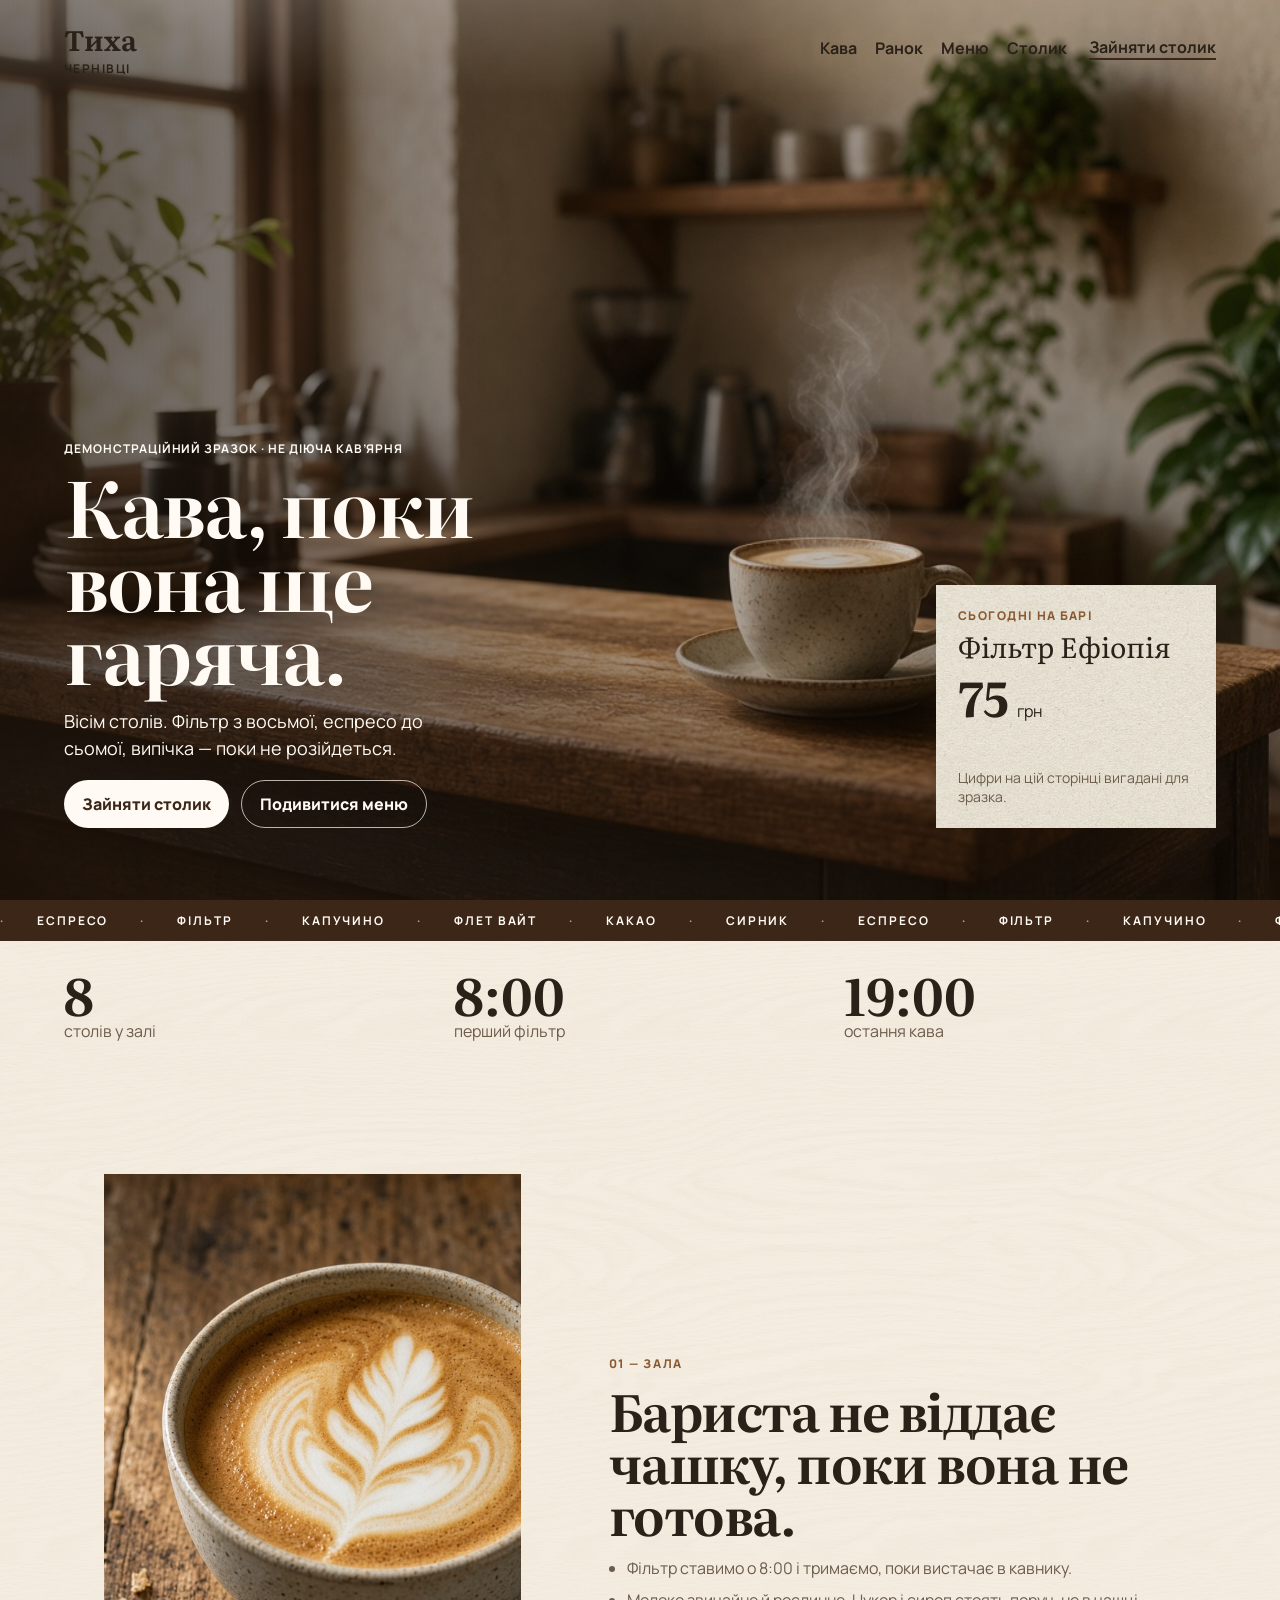
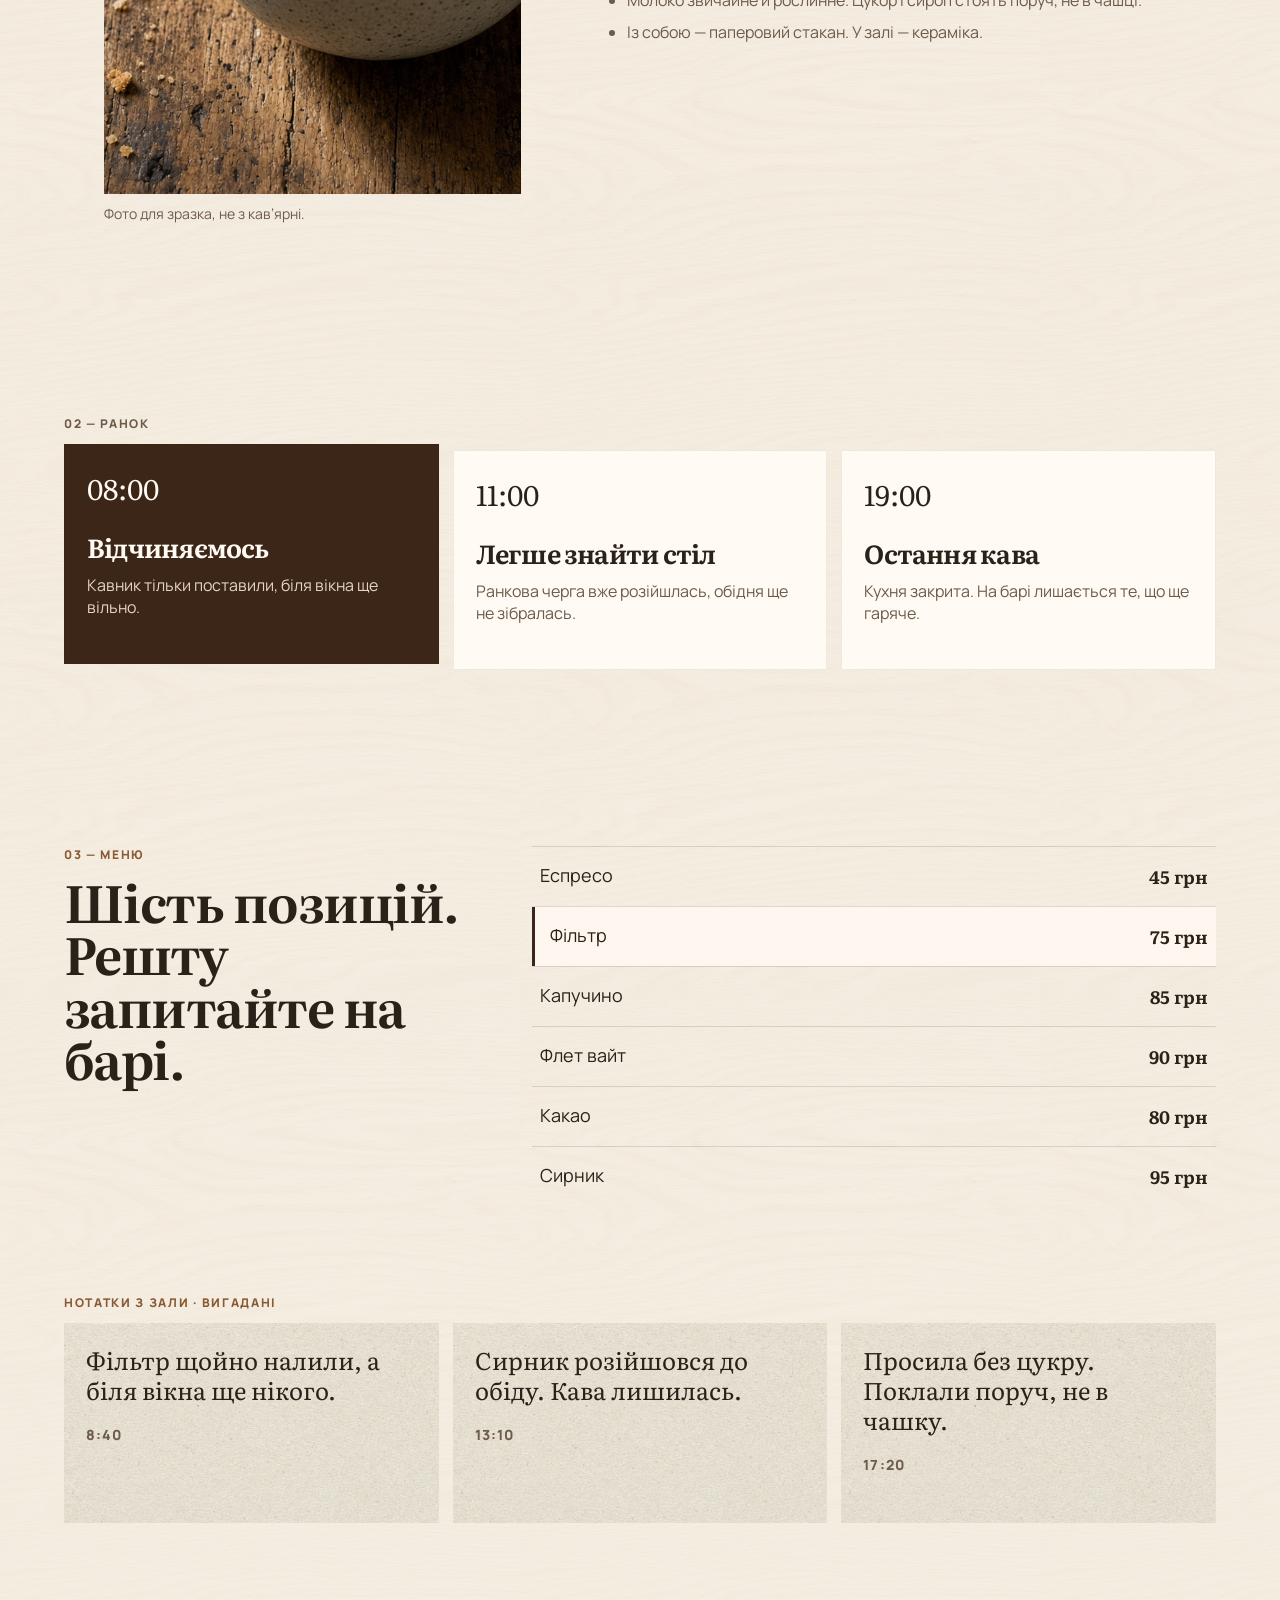
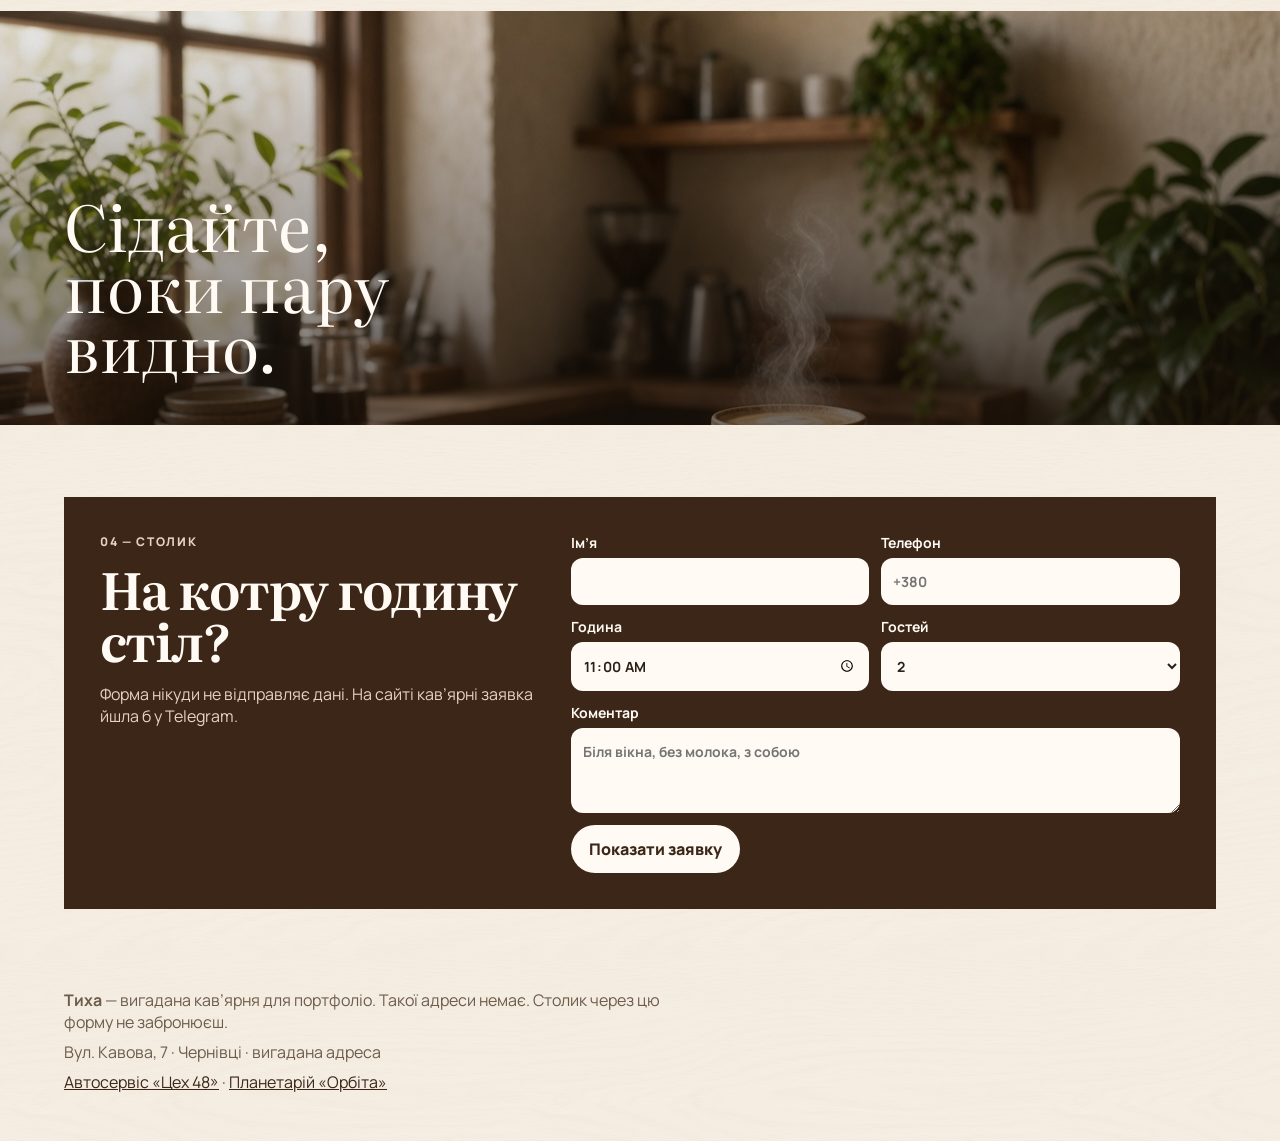
==== commit 83068065: "Add a planetarium sample that is not another local-shop landing. Co-authored-by: Cursor <cursoragent" ====
--- a/kaviarnya/index.html
+++ b/kaviarnya/index.html
@@ -152,7 +152,7 @@
   <footer>
     <p><strong>Тиха</strong> — вигадана кав’ярня для портфоліо. Такої адреси немає. Столик через цю форму не забронюєш.</p>
     <p>Вул. Кавова, 7 · Чернівці · вигадана адреса</p>
-    <p><a href="../">Інший зразок: автосервіс «Цех 48»</a></p>
+    <p><a href="../">Автосервіс «Цех 48»</a> · <a href="../orbita/">Планетарій «Орбіта»</a></p>
   </footer>
   <script src="main.js"></script>
 </body>
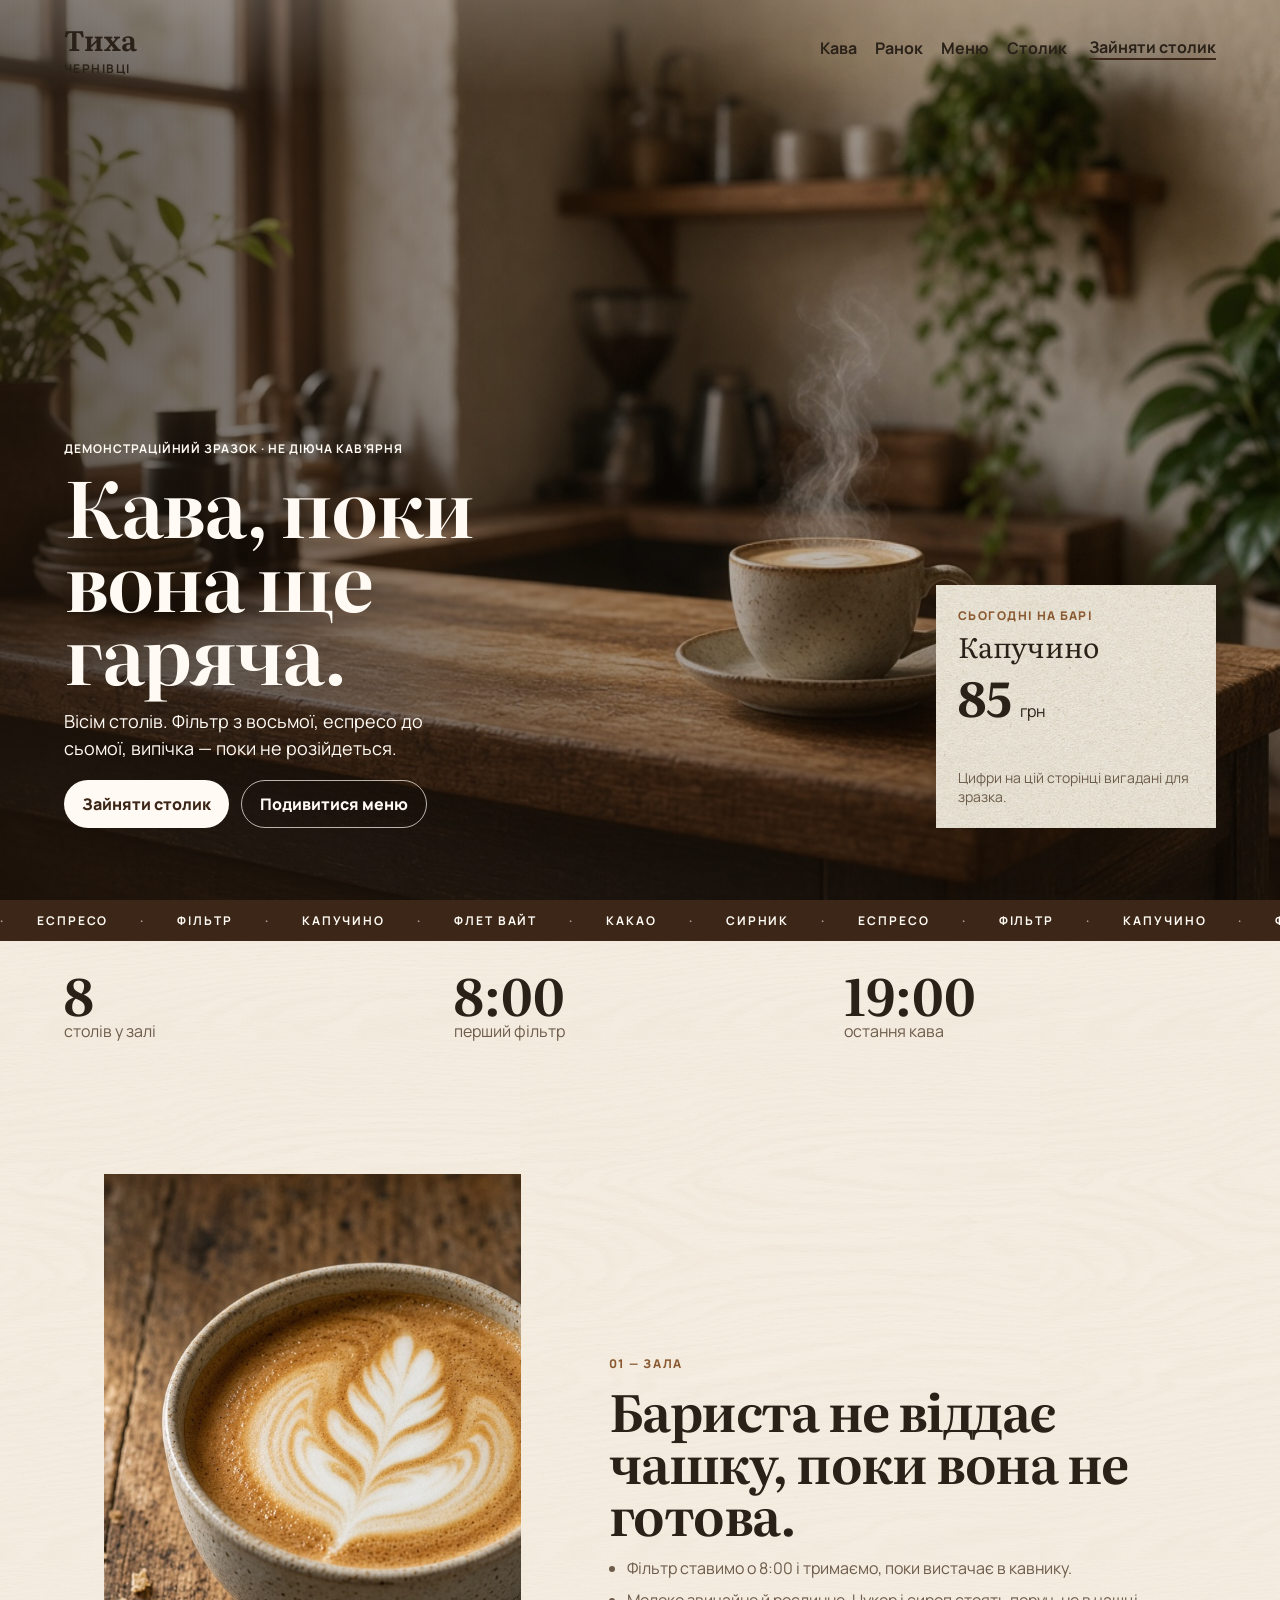
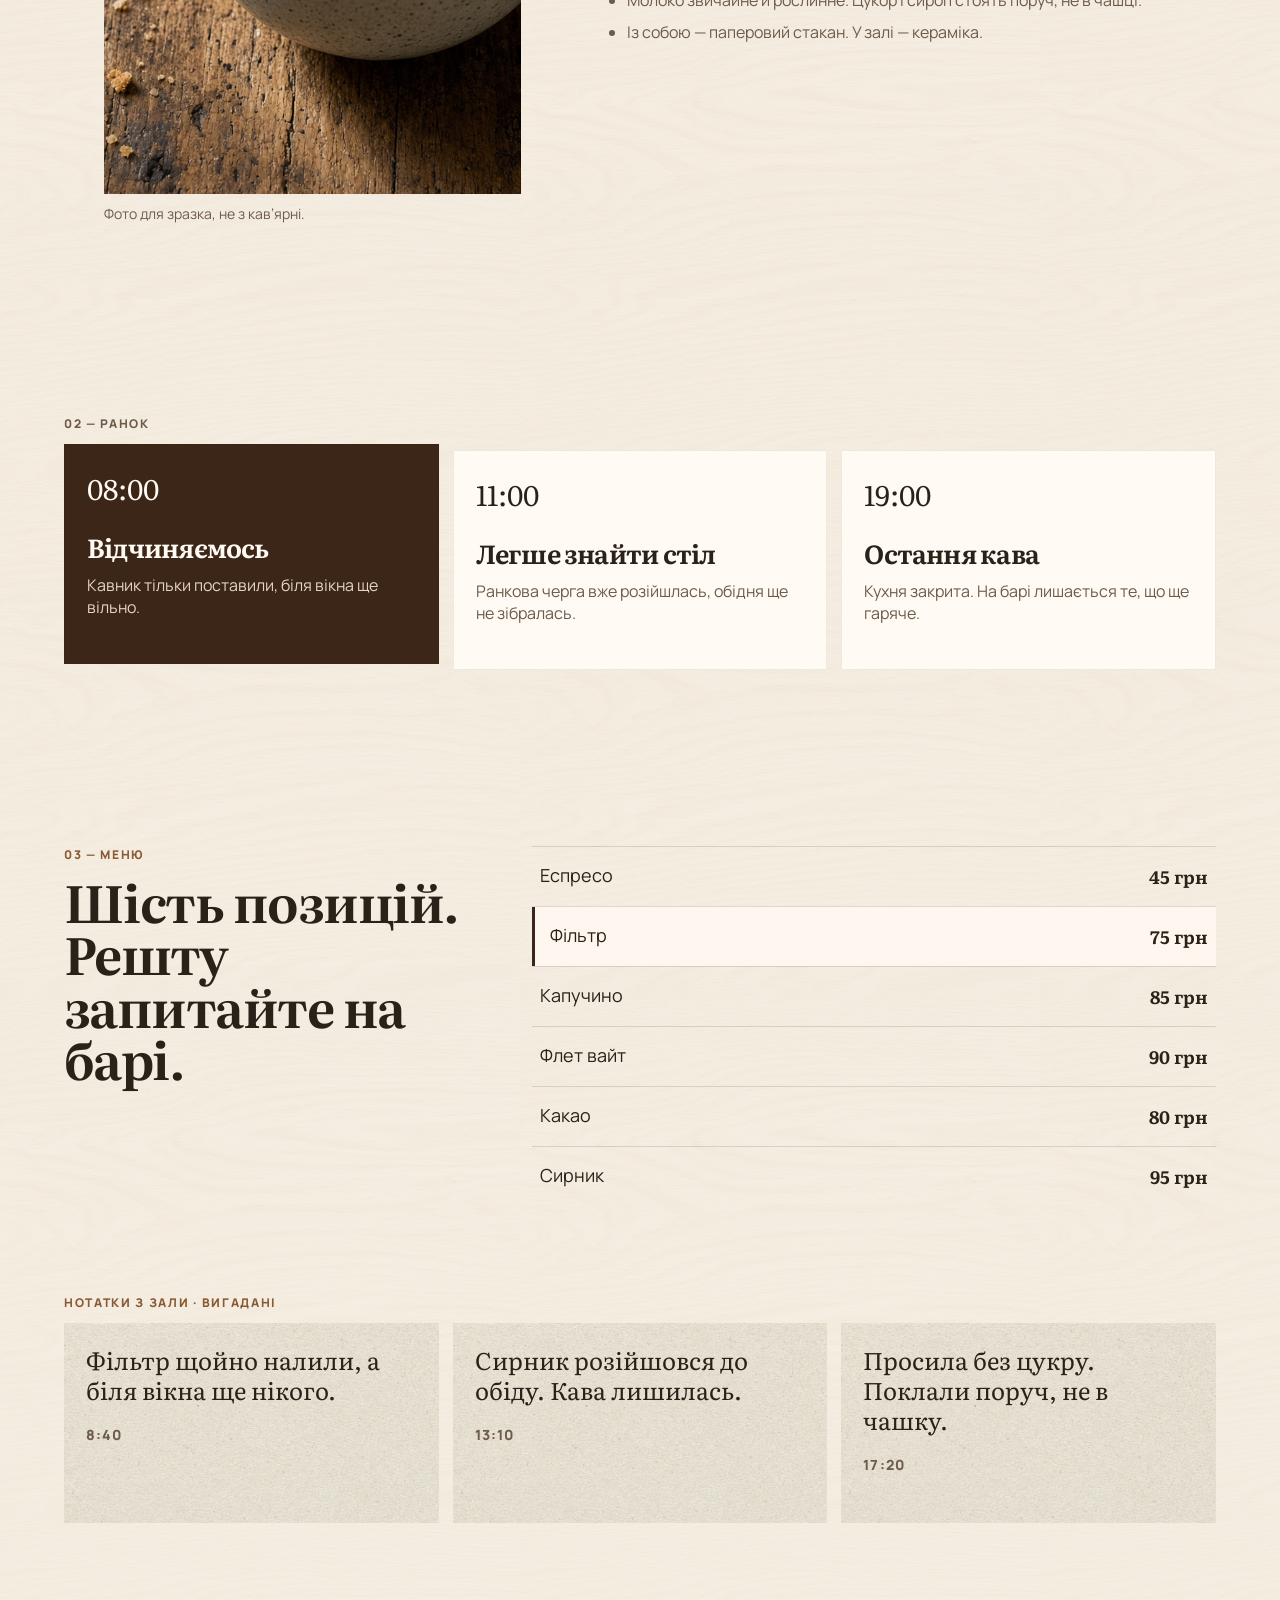
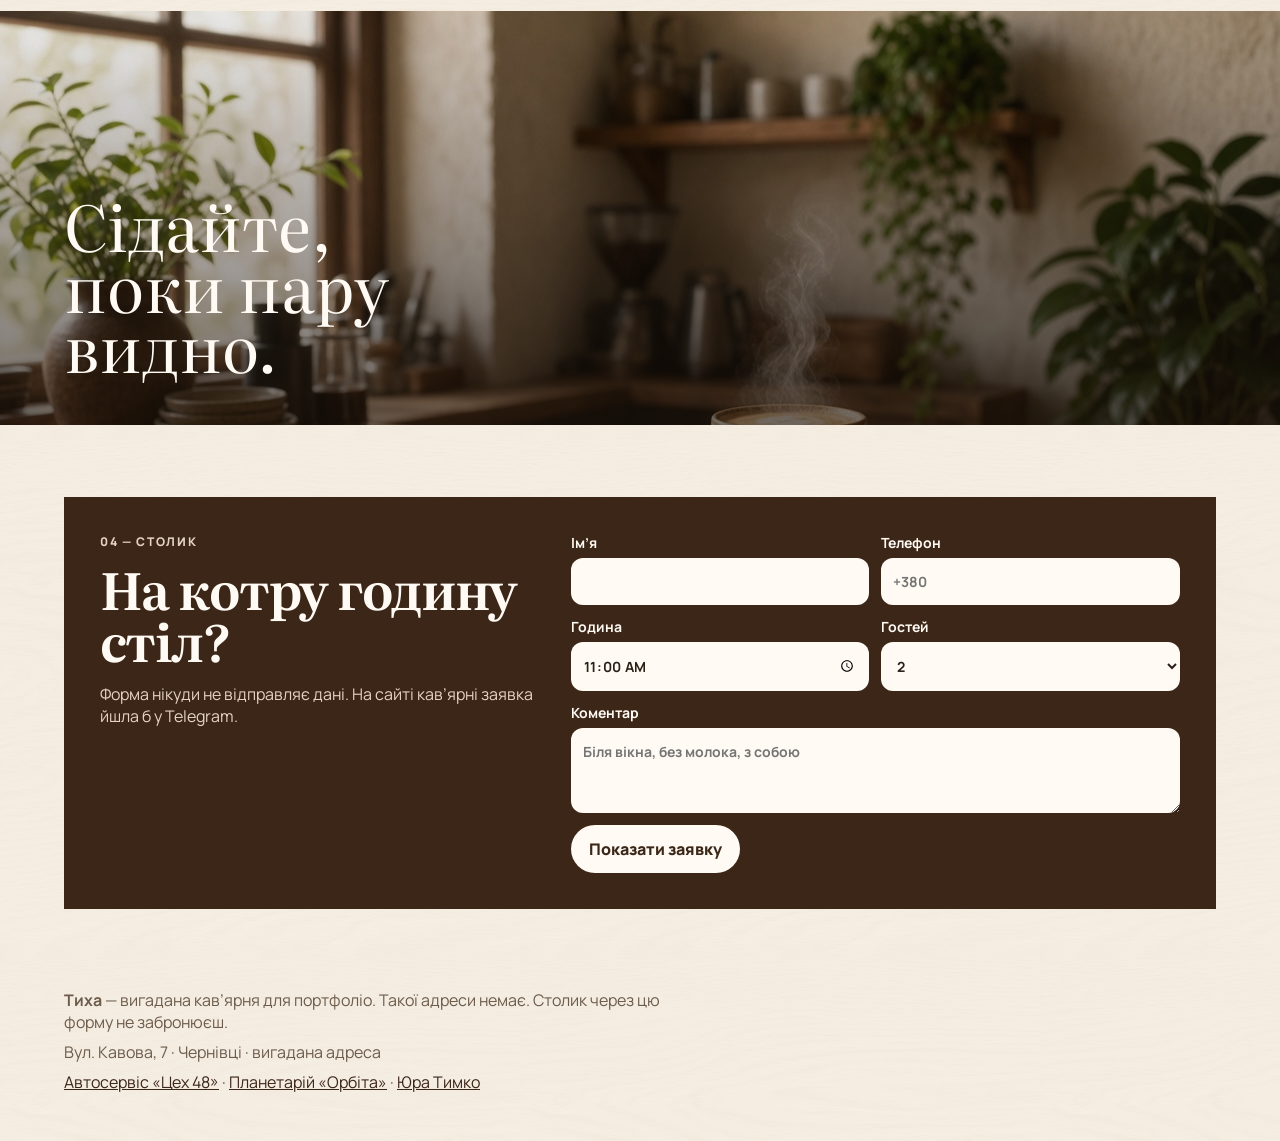
==== commit 9da71eb9: "Add a personal card with the real offer, prices, and two samples. Co-authored-by: Cursor <cursoragen" ====
--- a/kaviarnya/index.html
+++ b/kaviarnya/index.html
@@ -152,7 +152,7 @@
   <footer>
     <p><strong>Тиха</strong> — вигадана кав’ярня для портфоліо. Такої адреси немає. Столик через цю форму не забронюєш.</p>
     <p>Вул. Кавова, 7 · Чернівці · вигадана адреса</p>
-    <p><a href="../">Автосервіс «Цех 48»</a> · <a href="../orbita/">Планетарій «Орбіта»</a></p>
+    <p><a href="../">Автосервіс «Цех 48»</a> · <a href="../orbita/">Планетарій «Орбіта»</a> · <a href="../pro/">Юра Тимко</a></p>
   </footer>
   <script src="main.js"></script>
 </body>
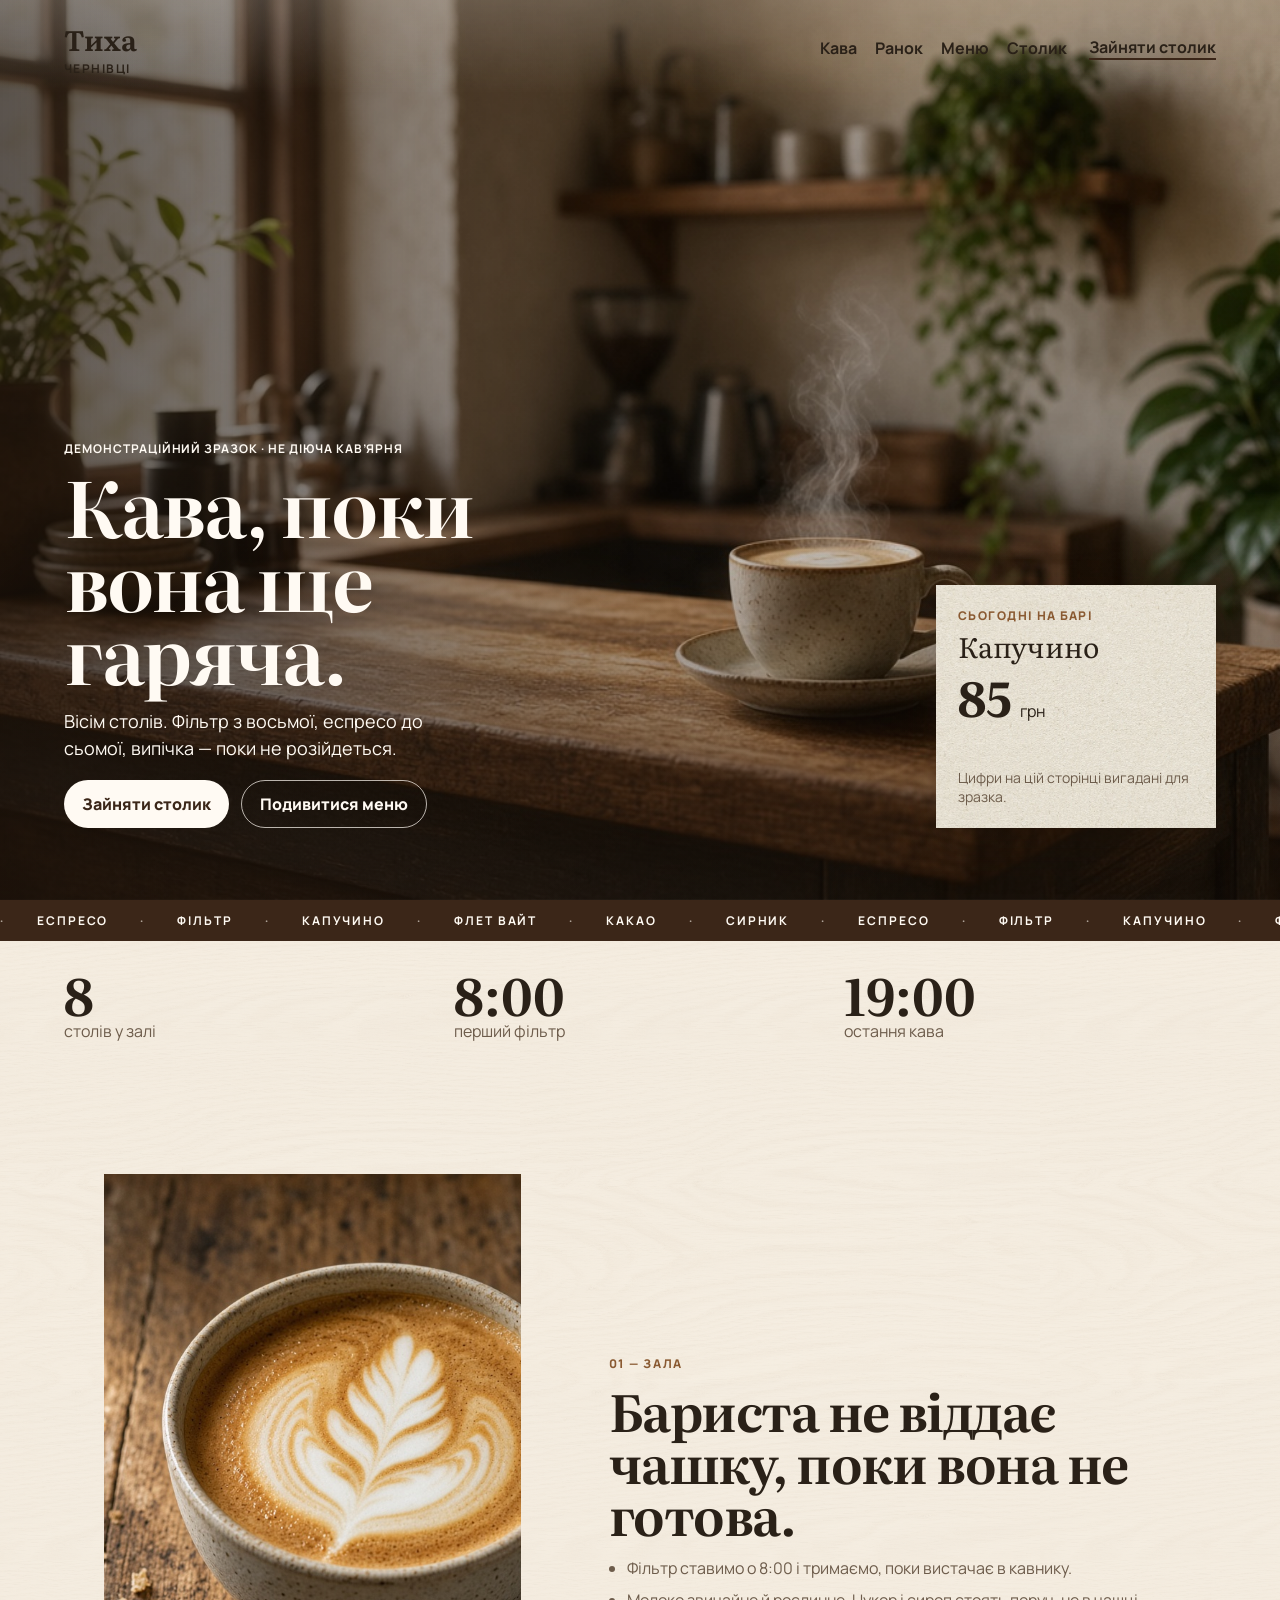
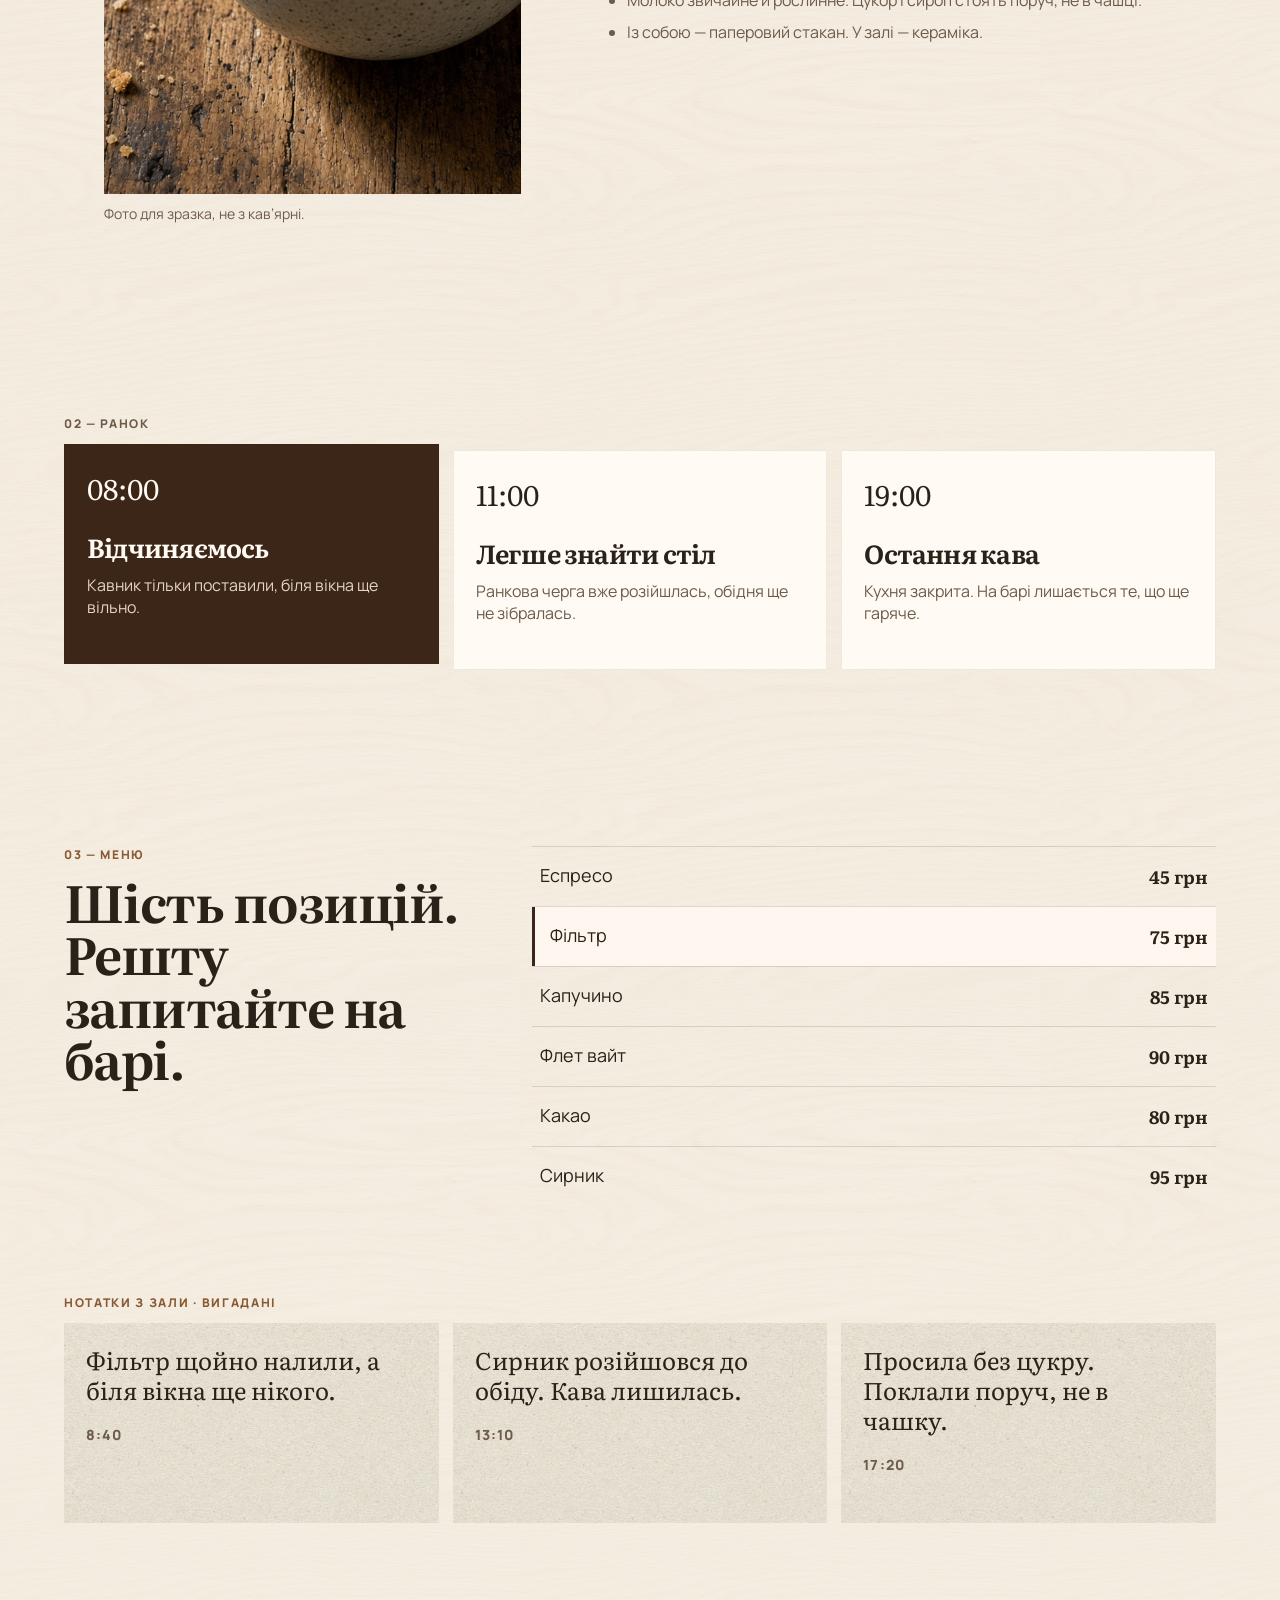
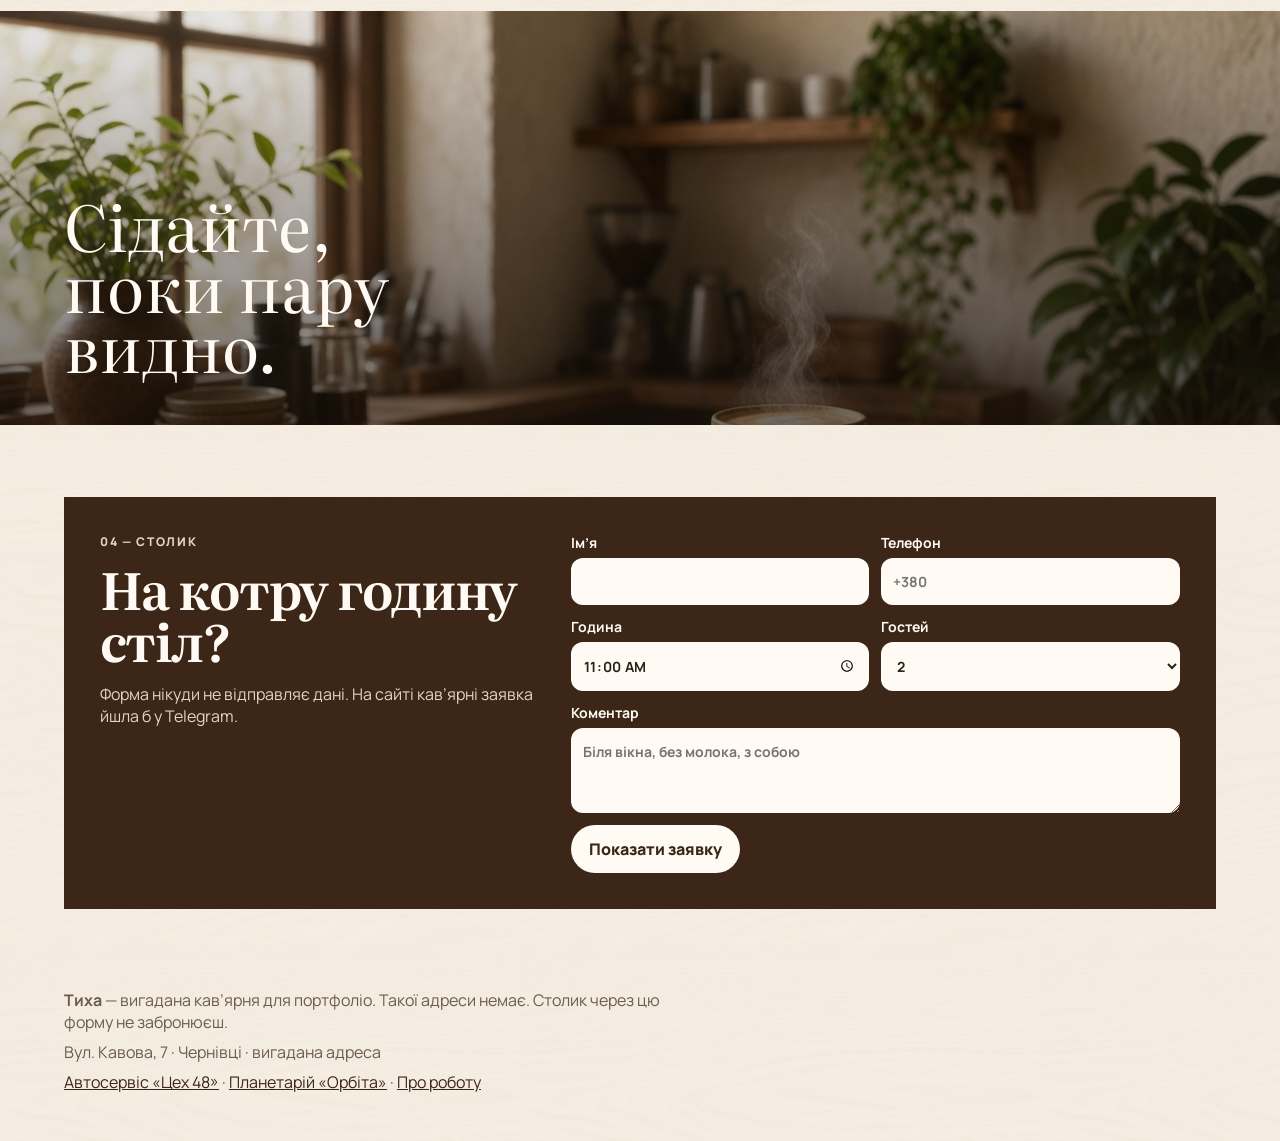
==== commit 134e9a5a: "Replace the name card with a moving interface about the work. Co-authored-by: Cursor <cursoragent@cu" ====
--- a/kaviarnya/index.html
+++ b/kaviarnya/index.html
@@ -152,7 +152,7 @@
   <footer>
     <p><strong>Тиха</strong> — вигадана кав’ярня для портфоліо. Такої адреси немає. Столик через цю форму не забронюєш.</p>
     <p>Вул. Кавова, 7 · Чернівці · вигадана адреса</p>
-    <p><a href="../">Автосервіс «Цех 48»</a> · <a href="../orbita/">Планетарій «Орбіта»</a> · <a href="../pro/">Юра Тимко</a></p>
+    <p><a href="../">Автосервіс «Цех 48»</a> · <a href="../orbita/">Планетарій «Орбіта»</a> · <a href="../pro/">Про роботу</a></p>
   </footer>
   <script src="main.js"></script>
 </body>
